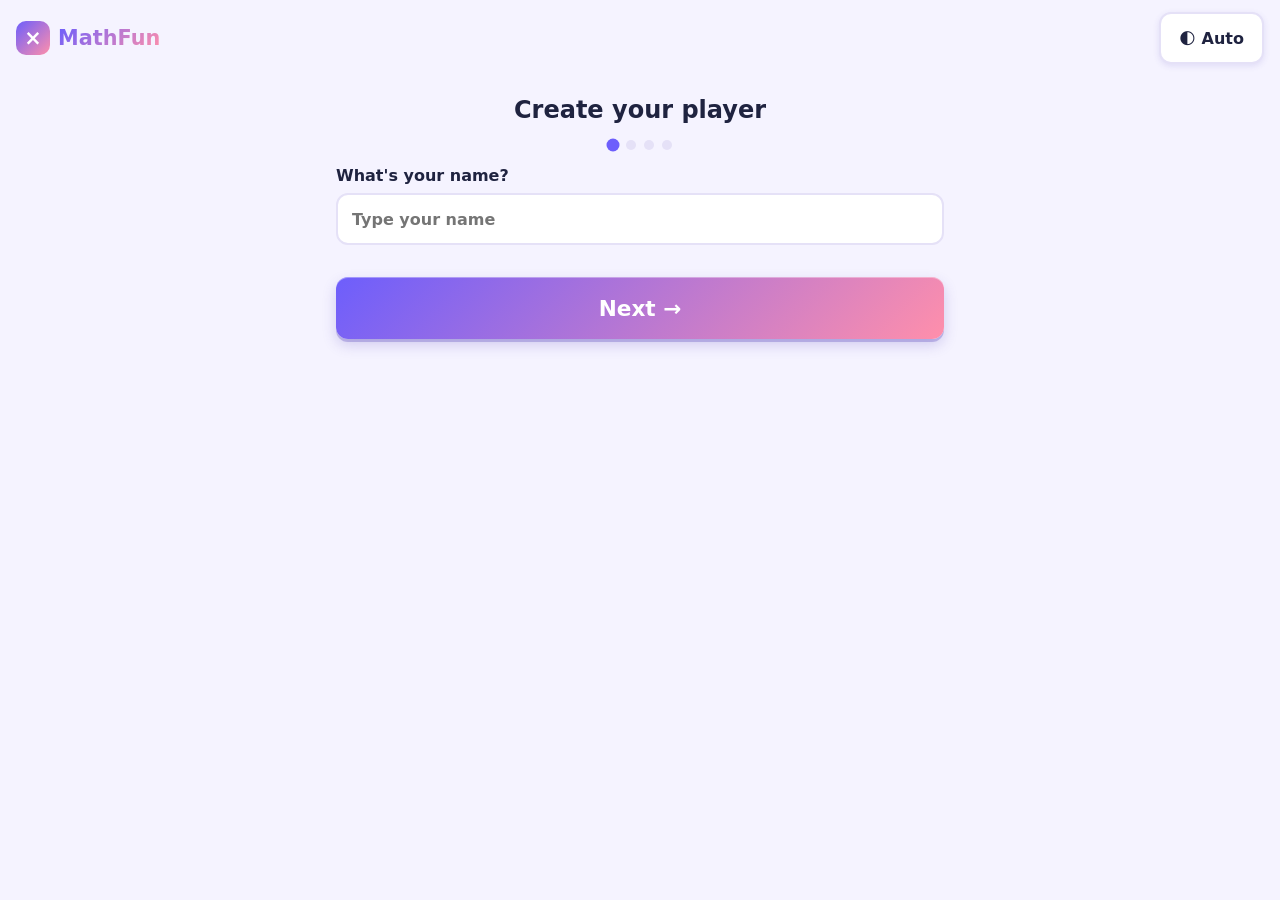
==== index.html @ 231599b3 "Initial commit" ====
<!DOCTYPE html>
<html lang="en">
<head>
  <meta charset="UTF-8">
  <meta name="viewport" content="width=device-width, initial-scale=1.0, viewport-fit=cover">
  <meta name="theme-color" content="#6d5efc">
  <meta name="description" content="MathFun - a playful times-tables game for kids. Learn multiplication 1x to 20x with fun rewards.">
  <title>MathFun</title>
  <link rel="manifest" href="./manifest.webmanifest">
  <link rel="icon" href="./icons/icon.svg" type="image/svg+xml">
  <link rel="apple-touch-icon" href="./icons/icon.svg">
  <link rel="stylesheet" href="./styles.css">
</head>
<body>
  <header class="app-header">
    <div class="brand">
      <span class="brand-mark" aria-hidden="true">&times;</span>
      <span class="brand-name">MathFun</span>
    </div>
    <div class="header-right">
      <button class="btn btn-ghost theme-toggle" id="themeToggle" aria-label="Change theme">Auto</button>
      <div class="profile-chip hidden" id="profileChip"></div>
    </div>
  </header>

  <main class="app-main">
    <!-- Who's playing (profile picker) -->
    <section class="screen" id="screen-who" aria-label="Who's playing"></section>

    <!-- Profile setup (create / edit) -->
    <section class="screen" id="screen-setup" aria-label="Profile setup"></section>

    <!-- Home -->
    <section class="screen" id="screen-home" aria-label="Home"></section>

    <!-- Play -->
    <section class="screen" id="screen-play" aria-label="Playing"></section>

    <!-- Results -->
    <section class="screen" id="screen-results" aria-label="Round results"></section>

    <!-- Mastery -->
    <section class="screen" id="screen-mastery" aria-label="My progress"></section>

    <!-- Rewards -->
    <section class="screen" id="screen-rewards" aria-label="Rewards"></section>

    <!-- Help -->
    <section class="screen" id="screen-help" aria-label="Help">
      <div class="play-top">
        <button class="btn btn-ghost btn-back" id="helpBack" aria-label="Back to home">&larr;</button>
        <h2 tabindex="-1">How to play</h2>
      </div>
      <div class="help-body">
        <p>MathFun helps you practise your times tables. Here's how:</p>
        <ol>
          <li>Set up your player: name, boy or girl, age and a fun character.</li>
          <li>Pick <strong>Easy</strong>, <strong>Medium</strong>, <strong>Hard</strong>, or tap <strong>Pick a table</strong> for one times table.</li>
          <li>Tap <strong>Play</strong>. You'll get 10 questions.</li>
          <li>Tap the answer you think is right (or press keys <strong>1-4</strong>).</li>
          <li>Earn <strong>stars</strong>, build <strong>streaks</strong>, and collect <strong>badges</strong>!</li>
        </ol>
        <p>Turn on <strong>Timer</strong> for a timed challenge, or leave it off for no rush.
           <strong>Sound</strong> plays happy effects and <strong>Music</strong> plays a gentle tune.
           Open the menu at the top right for your <strong>Profile</strong>, <strong>Rewards</strong>,
           <strong>Progress</strong> and to <strong>switch player</strong>.</p>
        <p class="muted">All your progress stays on this device. Nothing is sent anywhere.</p>
        <p class="muted">MathFun v<span id="appVersion"></span> &middot; MIT licence.</p>
      </div>
    </section>
  </main>

  <div id="modalHost"></div>

  <script type="module" src="./js/app.js"></script>
</body>
</html>
---- styles.css ----
/* MathFun prototype styles - design tokens + light/dark, mobile-first (SPEC R9, R10). */

/* ---------- Design tokens ---------- */
:root {
  --brand: #6d5efc;
  --brand-2: #ff8fab;
  --accent: #ffb703;
  --good: #16a34a;
  --good-bg: #dcfce7;
  --bad: #dc2626;
  --bad-bg: #fee2e2;

  --bg: #f5f3ff;
  --surface: #ffffff;
  --surface-2: #f1eefe;
  --text: #1f2340;
  --text-soft: #5b5f7a;
  --border: #e5e1f7;

  --radius: 18px;
  --radius-sm: 12px;
  --shadow: 0 6px 20px rgba(76, 60, 180, 0.12);
  --shadow-sm: 0 2px 8px rgba(76, 60, 180, 0.10);

  --space: 16px;
  --space-lg: 24px;
  --tap: 52px;                 /* min tap target for young children */
  --fs-question: clamp(2.4rem, 10vw, 4rem);
  --transition: 160ms ease-out;

  /* mastery states */
  --m-solid: #16a34a;
  --m-okay: #f59e0b;
  --m-needs: #ef4444;
  --m-new: #cbd5e1;
}

@media (prefers-color-scheme: dark) {
  :root:not([data-theme="light"]) {
    --bg: #14162b;
    --surface: #1e2140;
    --surface-2: #262a4d;
    --text: #f0f1fb;
    --text-soft: #a6abcf;
    --border: #333863;
    --shadow: 0 6px 20px rgba(0, 0, 0, 0.4);
    --shadow-sm: 0 2px 8px rgba(0, 0, 0, 0.35);
    --good-bg: #143a24;
    --bad-bg: #401b1b;
    --m-new: #475069;
  }
}
:root[data-theme="dark"] {
  --bg: #14162b; --surface: #1e2140; --surface-2: #262a4d;
  --text: #f0f1fb; --text-soft: #a6abcf; --border: #333863;
  --shadow: 0 6px 20px rgba(0,0,0,.4); --shadow-sm: 0 2px 8px rgba(0,0,0,.35);
  --good-bg: #143a24; --bad-bg: #401b1b; --m-new: #475069;
}

* { box-sizing: border-box; }

html, body { height: 100%; }
body {
  margin: 0;
  font-family: 'Segoe UI', system-ui, -apple-system, 'Comic Sans MS', sans-serif;
  background: var(--bg);
  color: var(--text);
  -webkit-tap-highlight-color: transparent;
  display: flex;
  flex-direction: column;
  min-height: 100dvh;
}

/* ---------- Prototype banner ---------- */
.proto-banner {
  background: repeating-linear-gradient(45deg, #ffb703, #ffb703 12px, #ffd166 12px, #ffd166 24px);
  color: #4a2c00;
  font-weight: 800;
  font-size: 0.72rem;
  text-align: center;
  padding: 5px 8px;
  letter-spacing: 0.02em;
}

/* ---------- Header ---------- */
.app-header {
  display: flex; align-items: center; justify-content: space-between;
  padding: 12px var(--space);
}
.brand { display: flex; align-items: center; gap: 8px; font-weight: 900; font-size: 1.3rem; }
.brand-mark {
  display: grid; place-items: center;
  width: 34px; height: 34px; border-radius: 10px;
  background: linear-gradient(135deg, var(--brand), var(--brand-2));
  color: #fff; font-weight: 900;
}
.brand-name { background: linear-gradient(135deg, var(--brand), var(--brand-2));
  -webkit-background-clip: text; background-clip: text; color: transparent; }

/* ---------- Layout ---------- */
.app-main {
  flex: 1;
  width: 100%;
  max-width: 640px;
  margin: 0 auto;
  padding: var(--space) var(--space) var(--space-lg);
}
.screen { display: none; animation: fade var(--transition); }
.screen.is-active { display: block; }
@keyframes fade { from { opacity: 0; transform: translateY(6px); } to { opacity: 1; transform: none; } }

h1, h2 { outline: none; }
h2 { font-size: 1.5rem; margin: 4px 0 var(--space); text-align: center; }

/* ---------- Buttons (WealthOrah-style emboss + shrink) ---------- */
:root {
  /* layered shadow for a raised, embossed feel; inset highlight up top, soft drop below */
  --emboss: inset 0 1px 0 rgba(255,255,255,0.35), 0 3px 0 rgba(76,60,180,0.28), 0 6px 14px rgba(76,60,180,0.22);
  --emboss-hover: inset 0 1px 0 rgba(255,255,255,0.45), 0 5px 0 rgba(76,60,180,0.30), 0 10px 20px rgba(76,60,180,0.28);
  --emboss-press: inset 0 2px 5px rgba(0,0,0,0.28);
}
.btn {
  position: relative;
  font: inherit; font-weight: 800;
  border: none; border-radius: var(--radius-sm);
  min-height: var(--tap); padding: 0 18px;
  cursor: pointer; color: #fff;
  box-shadow: var(--emboss);
  transition: transform var(--transition), box-shadow var(--transition), background var(--transition), filter var(--transition);
}
@media (hover: hover) {
  .btn:hover { transform: translateY(-2px); box-shadow: var(--emboss-hover); filter: brightness(1.03); }
}
.btn:active { transform: translateY(1px) scale(0.97); box-shadow: var(--emboss-press); filter: brightness(0.98); }
.btn:focus-visible { outline: 3px solid var(--accent); outline-offset: 3px; }
.btn-play {
  display: block; width: 100%; margin: var(--space) 0;
  background: linear-gradient(135deg, var(--brand), var(--brand-2));
  font-size: 1.35rem; min-height: 62px;
}
.btn-secondary { background: linear-gradient(135deg, var(--brand), #8a7dfd); }
.btn-ghost {
  background: var(--surface); color: var(--text); border: 2px solid var(--border);
  box-shadow: inset 0 1px 0 rgba(255,255,255,0.4), 0 2px 6px rgba(76,60,180,0.12);
}
@media (hover: hover) {
  .btn-ghost:hover { transform: translateY(-2px); box-shadow: inset 0 1px 0 rgba(255,255,255,0.5), 0 5px 12px rgba(76,60,180,0.18); }
}
.btn-back { min-width: var(--tap); padding: 0; font-size: 1.3rem; }

.home-hint { text-align: center; margin-top: 4px; }
.home-msg { text-align: center; color: var(--bad); font-weight: 800; margin: 8px 0 0; min-height: 1.2em; }

/* ---------- Home ---------- */
.mode-grid { display: grid; grid-template-columns: 1fr 1fr; gap: 12px; }
.mode-card {
  display: flex; flex-direction: column; align-items: center; gap: 6px;
  background: var(--surface); border: 3px solid var(--border);
  border-radius: var(--radius); padding: 18px 10px; min-height: 96px;
  cursor: pointer; color: var(--text); font: inherit;
  box-shadow: inset 0 1px 0 rgba(255,255,255,0.4), 0 3px 0 var(--border), 0 6px 12px rgba(76,60,180,0.12);
  transition: transform var(--transition), border-color var(--transition), box-shadow var(--transition);
}
/* Hover/press are transient only (revert when pointer leaves); disabled on touch via @media hover. */
@media (hover: hover) {
  .mode-card:hover {
    transform: translateY(-2px); border-color: var(--brand);
    box-shadow: inset 0 1px 0 rgba(255,255,255,0.5), 0 5px 0 var(--border), 0 10px 18px rgba(76,60,180,0.18);
  }
}
.mode-card:active { transform: translateY(1px) scale(0.97); box-shadow: inset 0 2px 5px rgba(0,0,0,0.2); }
.mode-card:focus-visible { outline: 3px solid var(--accent); outline-offset: 2px; }
/* Selected = flat highlight (brand border + tint), NOT a raised lift, so it never looks "stuck" hovered. */
.mode-card.selected {
  border-color: var(--brand); background: var(--surface-2);
  box-shadow: inset 0 0 0 2px rgba(109,94,252,0.25);
  transform: none;
}
.mode-emoji { font-size: 2rem; }
.mode-name { font-weight: 800; font-size: 0.95rem; }

.toggles { display: flex; flex-direction: column; gap: 10px; margin: var(--space) 0; }
.toggle-row {
  display: flex; align-items: center; justify-content: space-between; gap: 12px;
  background: var(--surface); border: 2px solid var(--border);
  border-radius: var(--radius-sm); padding: 10px 14px; min-height: var(--tap);
}
.toggle-label { font-weight: 800; }

/* Three toggles side by side (Timer / Sound / Music) */
.toggles-row { flex-direction: row; gap: 10px; }
.toggles-row .toggle-row {
  flex: 1; flex-direction: column; align-items: center; justify-content: center;
  gap: 8px; padding: 12px 6px; text-align: center;
}
.toggles-row .toggle-label { font-size: 0.9rem; }
.toggles-row .switch { flex-direction: column; gap: 6px; }
.toggles-row .switch-state { min-width: 0; text-align: center; }

/* On/Off switch */
.switch {
  display: flex; align-items: center; gap: 10px;
  background: none; border: none; cursor: pointer; font: inherit; font-weight: 800;
  padding: 4px; color: var(--text-soft);
}
.switch:focus-visible { outline: 3px solid var(--accent); outline-offset: 3px; border-radius: 999px; }
.switch-track {
  position: relative; width: 52px; height: 30px; border-radius: 999px;
  background: var(--border); transition: background var(--transition);
  box-shadow: inset 0 2px 4px rgba(0,0,0,0.18);
}
.switch-thumb {
  position: absolute; top: 3px; left: 3px; width: 24px; height: 24px; border-radius: 50%;
  background: #fff; box-shadow: 0 2px 4px rgba(0,0,0,0.25);
  transition: transform var(--transition);
}
.switch.on .switch-track { background: var(--good); }
.switch.on .switch-thumb { transform: translateX(22px); }
.switch.on { color: var(--good); }
.switch-state { min-width: 2.2em; text-align: left; }

/* Modal / dialog */
#modalHost:empty { display: none; }
.modal-backdrop {
  position: fixed; inset: 0; z-index: 50; display: grid; place-items: center;
  background: rgba(20, 22, 43, 0.55); padding: var(--space);
  animation: fade var(--transition);
}
.modal {
  background: var(--surface); border: 2px solid var(--border); border-radius: var(--radius);
  box-shadow: var(--shadow); padding: var(--space-lg); width: 100%; max-width: 460px;
  max-height: 90vh; overflow-y: auto;
}
.modal h2 { text-align: center; }
.table-grid { display: grid; grid-template-columns: repeat(5, 1fr); gap: 8px; margin: var(--space) 0; }
.table-tile {
  aspect-ratio: 1; font: inherit; font-weight: 900; font-size: 1.2rem; cursor: pointer;
  background: var(--surface); color: var(--text);
  border: 3px solid var(--border); border-radius: var(--radius-sm);
  display: grid; place-items: center;
  box-shadow: inset 0 1px 0 rgba(255,255,255,0.4), 0 3px 0 var(--border), 0 5px 10px rgba(76,60,180,0.12);
  transition: transform var(--transition), border-color var(--transition), box-shadow var(--transition);
}
@media (hover: hover) { .table-tile:hover { transform: translateY(-2px); border-color: var(--brand); } }
.table-tile:active { transform: translateY(1px) scale(0.95); box-shadow: inset 0 2px 5px rgba(0,0,0,0.2); }
.table-tile:focus-visible { outline: 3px solid var(--accent); outline-offset: 2px; }
.table-tile.selected { border-color: var(--brand); background: var(--surface-2); transform: none; box-shadow: inset 0 0 0 2px rgba(109,94,252,0.25); }

.home-nav { display: flex; gap: 10px; flex-wrap: wrap; }
.home-nav .btn { flex: 1; }

/* ---------- Play ---------- */
.play-top { display: flex; align-items: center; gap: 12px; margin-bottom: 12px; }
.mode-tag { font-weight: 800; color: var(--text-soft); }
.progress { height: 10px; background: var(--surface-2); border-radius: 999px; overflow: hidden; }
.progress-bar { height: 100%; width: 0; background: linear-gradient(90deg, var(--brand), var(--brand-2)); transition: width var(--transition); }
.progress-text { text-align: center; color: var(--text-soft); font-weight: 700; margin: 8px 0; }

.timer-wrap { height: 8px; background: var(--surface-2); border-radius: 999px; overflow: hidden; margin-bottom: 10px; }
.timer-wrap.hidden { display: none; }
.timer-bar { height: 100%; width: 100%; background: var(--accent); }

.question {
  text-align: center; font-size: var(--fs-question); font-weight: 900;
  margin: var(--space-lg) 0; color: var(--text);
}
.options { display: grid; grid-template-columns: 1fr 1fr; gap: 14px; }
.option {
  font: inherit; font-weight: 900; font-size: 1.8rem;
  background: var(--surface); color: var(--text);
  border: 3px solid var(--border); border-radius: var(--radius);
  min-height: 84px; cursor: pointer;
  box-shadow: inset 0 1px 0 rgba(255,255,255,0.4), 0 3px 0 var(--border), 0 6px 12px rgba(76,60,180,0.12);
  transition: transform var(--transition), border-color var(--transition), background var(--transition), box-shadow var(--transition);
}
@media (hover: hover) {
  .option:hover:not(:disabled) { transform: translateY(-2px); border-color: var(--brand);
    box-shadow: inset 0 1px 0 rgba(255,255,255,0.5), 0 5px 0 var(--border), 0 10px 18px rgba(76,60,180,0.18); }
}
.option:active:not(:disabled) { transform: translateY(1px) scale(0.96); box-shadow: inset 0 2px 5px rgba(0,0,0,0.2); }
.option:focus-visible { outline: 3px solid var(--accent); outline-offset: 2px; }
.option:disabled { cursor: default; }
.option.is-correct { border-color: var(--good); background: var(--good-bg); color: var(--good); }
.option.is-wrong { border-color: var(--bad); background: var(--bad-bg); color: var(--bad); }

.feedback { text-align: center; font-weight: 900; font-size: 1.3rem; min-height: 1.8em; margin-top: var(--space); }
.feedback.good { color: var(--good); }
.feedback.bad { color: var(--bad); }

/* ---------- Results ---------- */
#screen-results { text-align: center; }
.score-big { font-size: 3.2rem; font-weight: 900; color: var(--brand); margin: 8px 0; }
.stars { font-size: 2.4rem; letter-spacing: 6px; }
.star { filter: grayscale(1) opacity(0.35); transition: transform var(--transition); }
.star.on { filter: none; animation: pop 300ms ease-out; }
@keyframes pop { 0% { transform: scale(0.4); } 70% { transform: scale(1.25); } 100% { transform: scale(1); } }
.new-best { color: var(--accent); font-weight: 900; margin: 10px 0; }
.streak-note { color: var(--text-soft); font-weight: 700; }
.new-badges { margin: var(--space) 0; }
.badge-chip { display: inline-block; background: var(--surface-2); border: 2px solid var(--brand);
  border-radius: 999px; padding: 8px 16px; font-weight: 800; margin: 6px; }
.results-actions { margin-top: var(--space-lg); display: flex; flex-direction: column; gap: 10px; }

/* ---------- Mastery grid ---------- */
.legend { display: flex; gap: 14px; flex-wrap: wrap; justify-content: center; margin-bottom: 12px; font-size: 0.85rem; font-weight: 700; }
.legend .dot { display: inline-block; width: 14px; height: 14px; border-radius: 4px; vertical-align: -2px; margin-right: 4px; }
.dot.solid { background: var(--m-solid); } .dot.okay { background: var(--m-okay); }
.dot.needs { background: var(--m-needs); } .dot.new { background: var(--m-new); }

.grid-scroll { overflow-x: auto; -webkit-overflow-scrolling: touch; padding-bottom: 6px; }
.grid { display: flex; flex-direction: column; gap: 5px; min-width: 560px; }
.grid-row { display: grid; grid-template-columns: 34px repeat(20, 1fr); gap: 4px; align-items: center; }
.grid-header-row { position: sticky; top: 0; }
.grid-head { text-align: center; font-size: 0.62rem; font-weight: 800; color: var(--text-soft); }
.grid-label { font-weight: 900; color: var(--text-soft); font-size: 0.78rem; }
.cell {
  aspect-ratio: 1; border-radius: 6px; display: grid; place-items: center;
  font-size: 0.6rem; font-weight: 800; color: #fff; min-width: 18px;
}
.cell-txt { opacity: 0.85; }
.cell.solid { background: var(--m-solid); }
.cell.okay { background: var(--m-okay); }
.cell.needs { background: var(--m-needs); }
.cell.new { background: var(--m-new); color: var(--text-soft); }

/* ---------- Rewards ---------- */
.bests { display: grid; grid-template-columns: 1fr 1fr; gap: 12px; margin-bottom: var(--space-lg); }
.best-item { background: var(--surface); border: 2px solid var(--border); border-radius: var(--radius);
  padding: 14px; text-align: center; font-weight: 700; color: var(--text-soft); }
.best-num { display: block; font-size: 1.8rem; font-weight: 900; color: var(--brand); }
.badge-grid { display: grid; grid-template-columns: 1fr 1fr; gap: 12px; }
.badge-card { background: var(--surface); border: 2px solid var(--border); border-radius: var(--radius);
  padding: 16px; text-align: center; }
.badge-card.locked { opacity: 0.55; }
.badge-card.earned { border-color: var(--brand); box-shadow: var(--shadow-sm); }
.badge-icon { font-size: 2rem; }
.badge-name { font-weight: 900; margin-top: 4px; }
.badge-desc { font-size: 0.8rem; color: var(--text-soft); margin-top: 2px; }

/* ---------- Help ---------- */
.help-body { background: var(--surface); border: 2px solid var(--border); border-radius: var(--radius);
  padding: var(--space); line-height: 1.6; }
.help-body ol { padding-left: 1.2em; }
.help-body li { margin: 6px 0; }
.muted { color: var(--text-soft); font-size: 0.85rem; }

/* ---------- Larger screens: comfortable, centred, bigger options ---------- */
@media (min-width: 700px) {
  .options { gap: 18px; }
  .option { min-height: 96px; font-size: 2rem; }
}

/* ---------- Header right + profile chip ---------- */
.header-right { display: flex; align-items: center; gap: 8px; }
.profile-chip { position: relative; }
.profile-chip.hidden { display: none; }
.chip-btn {
  display: flex; align-items: center; gap: 6px;
  background: var(--surface); border: 2px solid var(--border);
  border-radius: 999px; padding: 4px 10px 4px 6px; min-height: 44px;
  font: inherit; font-weight: 800; color: var(--text); cursor: pointer;
  transition: border-color var(--transition), box-shadow var(--transition);
}
.chip-btn:hover { border-color: var(--brand); }
.chip-btn:focus-visible { outline: 3px solid var(--brand); outline-offset: 2px; }
.chip-av { font-size: 1.3rem; }
.chip-name { max-width: 8ch; overflow: hidden; text-overflow: ellipsis; white-space: nowrap; }
.chip-caret { color: var(--text-soft); font-size: 0.8rem; }
.chip-menu {
  position: absolute; right: 0; top: calc(100% + 8px); z-index: 20;
  background: var(--surface); border: 2px solid var(--border);
  border-radius: var(--radius); box-shadow: var(--shadow); overflow: hidden; min-width: 190px;
}
.chip-menu button {
  display: block; width: 100%; text-align: left; font: inherit; font-weight: 700;
  background: none; border: none; color: var(--text); padding: 12px 16px; min-height: 48px; cursor: pointer;
}
.chip-menu button:hover, .chip-menu button:focus-visible { background: var(--surface-2); outline: none; }

/* ---------- Setup screen ---------- */
.setup { display: flex; flex-direction: column; gap: var(--space); }
.field { display: flex; flex-direction: column; gap: 8px; font-weight: 800; }
.field input[type="text"] {
  font: inherit; padding: 12px 14px; min-height: var(--tap);
  border: 2px solid var(--border); border-radius: var(--radius-sm);
  background: var(--surface); color: var(--text);
}
.field input[type="text"]:focus-visible { outline: 3px solid var(--brand); outline-offset: 2px; }
.field input[type="range"] { accent-color: var(--brand); height: 32px; }
.avatar-grid { display: grid; grid-template-columns: repeat(5, 1fr); gap: 8px; }
.avatar-opt {
  aspect-ratio: 1; font-size: 1.8rem; cursor: pointer;
  background: var(--surface); border: 3px solid var(--border); border-radius: var(--radius-sm);
  display: grid; place-items: center;
  transition: transform var(--transition), border-color var(--transition);
}
@media (hover: hover) {
  .avatar-opt:hover { transform: translateY(-2px); border-color: var(--brand); }
}
.avatar-opt:active { transform: translateY(1px) scale(0.94); }
.avatar-opt:focus-visible { outline: 3px solid var(--accent); outline-offset: 2px; }
.avatar-opt.selected { border-color: var(--brand); background: var(--surface-2); transform: none; box-shadow: inset 0 0 0 2px rgba(109,94,252,0.25); }
.btn.danger { color: var(--bad); border-color: var(--bad); }

/* Gender picker tiles */
.gender-grid { display: grid; grid-template-columns: 1fr 1fr; gap: 12px; }
.gender-opt {
  display: flex; flex-direction: column; align-items: center; gap: 6px;
  font: inherit; font-weight: 800; cursor: pointer; color: var(--text);
  background: var(--surface); border: 3px solid var(--border); border-radius: var(--radius);
  padding: 20px 10px; min-height: 110px;
  box-shadow: inset 0 1px 0 rgba(255,255,255,0.4), 0 3px 0 var(--border), 0 5px 10px rgba(76,60,180,0.12);
  transition: transform var(--transition), border-color var(--transition), box-shadow var(--transition);
}
@media (hover: hover) { .gender-opt:hover { transform: translateY(-2px); border-color: var(--brand); } }
.gender-opt:active { transform: translateY(1px) scale(0.96); box-shadow: inset 0 2px 5px rgba(0,0,0,0.2); }
.gender-opt:focus-visible { outline: 3px solid var(--accent); outline-offset: 2px; }
.gender-opt.selected { border-color: var(--brand); background: var(--surface-2); transform: none; box-shadow: inset 0 0 0 2px rgba(109,94,252,0.25); }
.gender-emoji { font-size: 2.6rem; }

/* Profile summary card (edit view) */
.profile-card {
  display: flex; align-items: center; gap: var(--space); flex-wrap: wrap;
  background: var(--surface); border: 2px solid var(--border); border-radius: var(--radius);
  padding: var(--space); box-shadow: var(--shadow-sm); margin-bottom: var(--space);
}
.profile-avatar-big {
  font-size: 3.4rem; width: 84px; height: 84px; display: grid; place-items: center;
  background: var(--surface-2); border-radius: 20px; flex: none;
}
.profile-details { flex: 1; margin: 0; display: flex; flex-direction: column; gap: 8px; min-width: 150px; }
.profile-details > div { display: flex; justify-content: space-between; gap: 12px; border-bottom: 1px dashed var(--border); padding-bottom: 6px; }
.profile-details dt { color: var(--text-soft); font-weight: 700; }
.profile-details dd { margin: 0; font-weight: 900; }
.play-top h2 { flex: 1; }

/* Age picker tiles */
.age-grid { display: grid; grid-template-columns: repeat(6, 1fr); gap: 8px; }
.age-opt {
  aspect-ratio: 1; font: inherit; font-weight: 900; font-size: 1.2rem; cursor: pointer;
  background: var(--surface); color: var(--text);
  border: 3px solid var(--border); border-radius: var(--radius-sm);
  display: grid; place-items: center;
  box-shadow: inset 0 1px 0 rgba(255,255,255,0.4), 0 3px 0 var(--border), 0 5px 10px rgba(76,60,180,0.12);
  transition: transform var(--transition), border-color var(--transition), box-shadow var(--transition);
}
@media (hover: hover) {
  .age-opt:hover { transform: translateY(-2px); border-color: var(--brand); }
}
.age-opt:active { transform: translateY(1px) scale(0.95); box-shadow: inset 0 2px 5px rgba(0,0,0,0.2); }
.age-opt:focus-visible { outline: 3px solid var(--accent); outline-offset: 2px; }
.age-opt.selected {
  border-color: var(--brand); background: var(--surface-2); transform: none;
  box-shadow: inset 0 0 0 2px rgba(109,94,252,0.25);
}

/* Setup wizard */
.wiz-dots { display: flex; justify-content: center; gap: 8px; margin: 4px 0 var(--space); }
.wiz-dot { width: 10px; height: 10px; border-radius: 999px; background: var(--border); transition: background var(--transition), transform var(--transition); }
.wiz-dot.on { background: var(--brand); transform: scale(1.3); }
.wiz-dot.done { background: var(--brand-2); }
.wiz-step { min-height: 220px; }
.wiz-hint { color: var(--bad); font-weight: 700; text-align: center; margin: 8px 0 0; }
.wiz-actions { display: flex; gap: 10px; margin-top: var(--space); }
.wiz-actions .btn { flex: 1; }
.wiz-actions .btn-play { margin: 0; }

/* ---------- Who's playing ---------- */
.profile-picks { display: grid; grid-template-columns: 1fr 1fr; gap: 12px; }
.profile-pick {
  display: flex; flex-direction: column; align-items: center; gap: 4px;
  background: var(--surface); border: 3px solid var(--border); border-radius: var(--radius);
  padding: 18px 10px; min-height: 120px; cursor: pointer; color: var(--text); font: inherit;
  transition: transform var(--transition), border-color var(--transition), box-shadow var(--transition);
}
.profile-pick:active { transform: scale(0.97); }
.profile-pick:hover { border-color: var(--brand); }
.profile-pick:focus-visible { outline: 3px solid var(--brand); outline-offset: 2px; }
.profile-pick.add { border-style: dashed; color: var(--text-soft); }
.profile-pick-av { font-size: 2.6rem; }
.profile-pick-name { font-weight: 900; }
.profile-pick-age { font-size: 0.8rem; color: var(--text-soft); }

/* ---------- Reduced motion ---------- */
@media (prefers-reduced-motion: reduce) {
  *, *::before, *::after { animation: none !important; transition: none !important; }
}
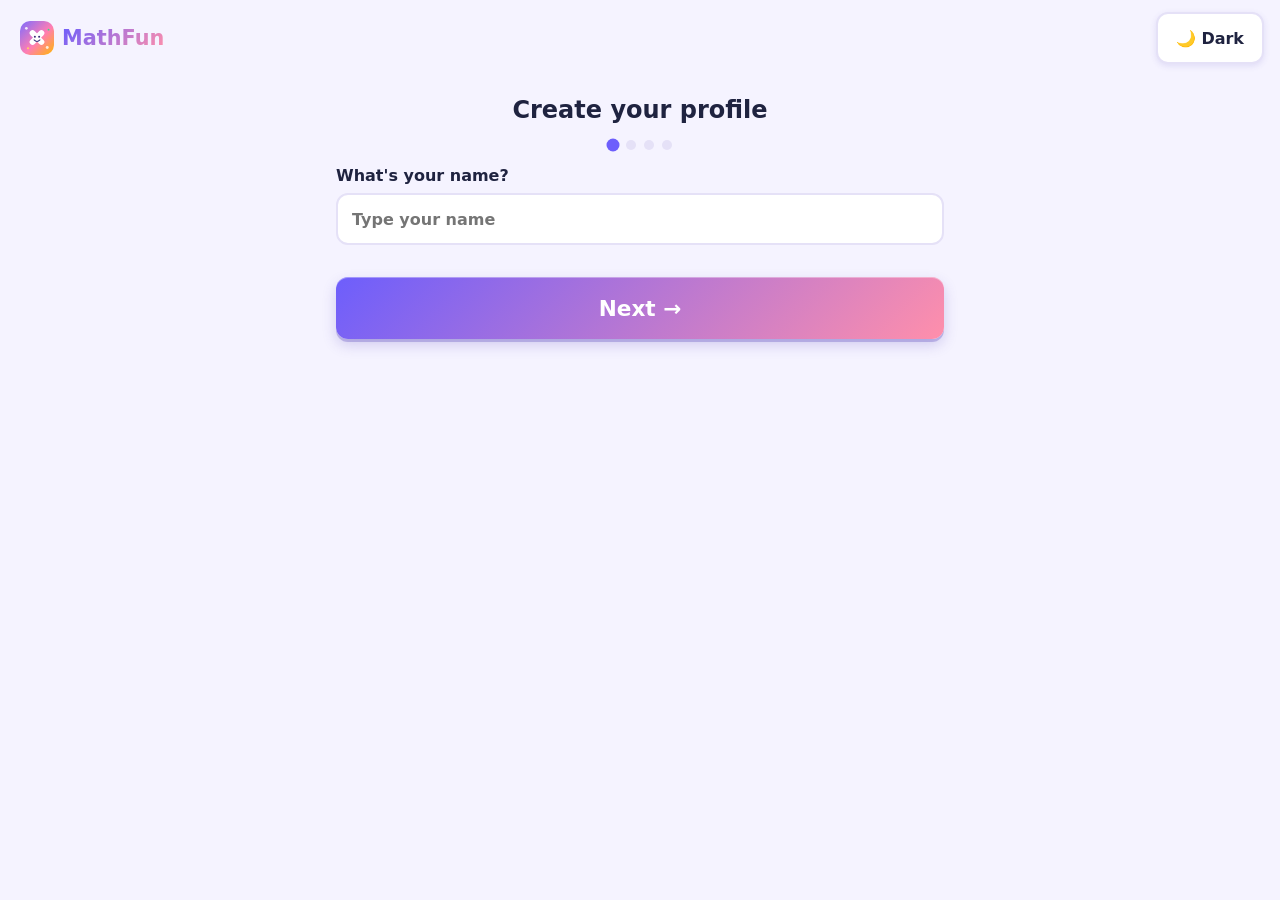
==== commit 0dd3d128: "Clickable Icon, Mode, Theme Switch" ====
--- a/index.html
+++ b/index.html
@@ -13,12 +13,12 @@
 </head>
 <body>
   <header class="app-header">
-    <div class="brand">
-      <span class="brand-mark" aria-hidden="true">&times;</span>
+    <button class="brand" id="brandHome" type="button" aria-label="MathFun home - reload" title="Back to start (reload)">
+      <img class="brand-mark" src="./icons/icon.svg" alt="" width="34" height="34" aria-hidden="true">
       <span class="brand-name">MathFun</span>
-    </div>
+    </button>
     <div class="header-right">
-      <button class="btn btn-ghost theme-toggle" id="themeToggle" aria-label="Change theme">Auto</button>
+      <button class="btn btn-ghost theme-toggle" id="themeToggle" aria-label="Switch theme" title="Switch theme">Theme</button>
       <div class="profile-chip hidden" id="profileChip"></div>
     </div>
   </header>
--- a/styles.css
+++ b/styles.css
@@ -35,8 +35,23 @@
   --m-new: #cbd5e1;
 }
 
+/* Dark palette, shared by the OS-auto media query and the explicit dark choice. */
+:root[data-theme="dark"] {
+  --bg: #14162b; --surface: #1e2140; --surface-2: #262a4d;
+  --text: #f0f1fb; --text-soft: #a6abcf; --border: #333863;
+  --shadow: 0 6px 20px rgba(0,0,0,.4); --shadow-sm: 0 2px 8px rgba(0,0,0,.35);
+  --good-bg: #143a24; --bad-bg: #401b1b; --m-new: #475069;
+}
+/* Explicit light choice - restate light tokens so "Light" always wins on a dark-OS device. */
+:root[data-theme="light"] {
+  --bg: #f5f3ff; --surface: #ffffff; --surface-2: #f1eefe;
+  --text: #1f2340; --text-soft: #5b5f7a; --border: #e5e1f7;
+  --shadow: 0 6px 20px rgba(76,60,180,.12); --shadow-sm: 0 2px 8px rgba(76,60,180,.10);
+  --good-bg: #dcfce7; --bad-bg: #fee2e2; --m-new: #cbd5e1;
+}
+/* Auto mode only (no manual data-theme set): follow the OS preference. */
 @media (prefers-color-scheme: dark) {
-  :root:not([data-theme="light"]) {
+  :root:not([data-theme]) {
     --bg: #14162b;
     --surface: #1e2140;
     --surface-2: #262a4d;
@@ -50,12 +65,6 @@
     --m-new: #475069;
   }
 }
-:root[data-theme="dark"] {
-  --bg: #14162b; --surface: #1e2140; --surface-2: #262a4d;
-  --text: #f0f1fb; --text-soft: #a6abcf; --border: #333863;
-  --shadow: 0 6px 20px rgba(0,0,0,.4); --shadow-sm: 0 2px 8px rgba(0,0,0,.35);
-  --good-bg: #143a24; --bad-bg: #401b1b; --m-new: #475069;
-}
 
 * { box-sizing: border-box; }
 
@@ -87,12 +96,17 @@
   display: flex; align-items: center; justify-content: space-between;
   padding: 12px var(--space);
 }
-.brand { display: flex; align-items: center; gap: 8px; font-weight: 900; font-size: 1.3rem; }
+.brand {
+  display: flex; align-items: center; gap: 8px; font-weight: 900; font-size: 1.3rem;
+  background: none; border: none; padding: 4px; margin: 0; cursor: pointer;
+  font-family: inherit; color: inherit; border-radius: 12px;
+  transition: transform var(--transition);
+}
+@media (hover: hover) { .brand:hover { transform: scale(1.03); } }
+.brand:active { transform: scale(0.97); }
+.brand:focus-visible { outline: 3px solid var(--accent); outline-offset: 2px; }
 .brand-mark {
-  display: grid; place-items: center;
-  width: 34px; height: 34px; border-radius: 10px;
-  background: linear-gradient(135deg, var(--brand), var(--brand-2));
-  color: #fff; font-weight: 900;
+  width: 34px; height: 34px; border-radius: 10px; display: block;
 }
 .brand-name { background: linear-gradient(135deg, var(--brand), var(--brand-2));
   -webkit-background-clip: text; background-clip: text; color: transparent; }
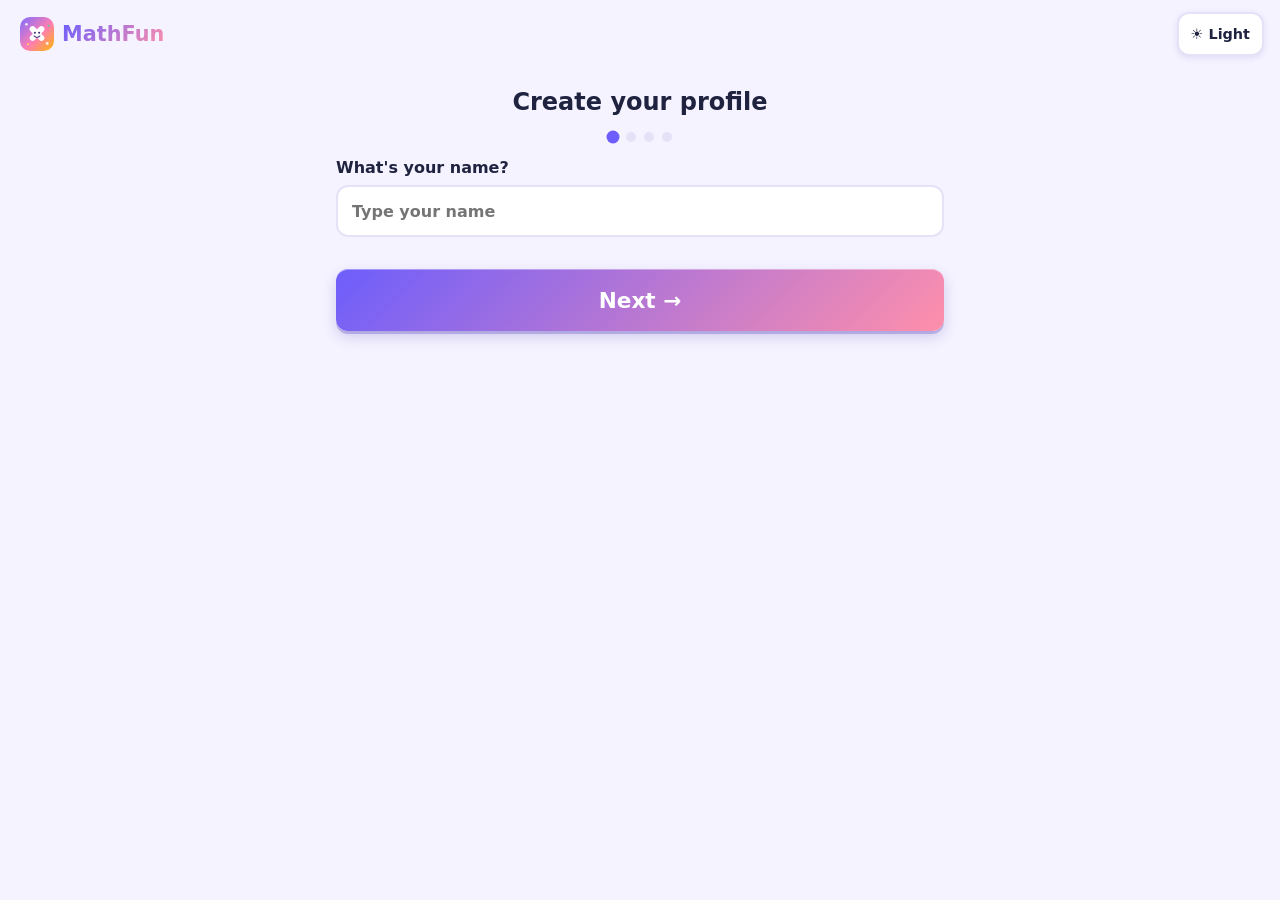
==== commit 93da9824: "MathFun v1.1.0 - operations (add/sub/mul), per-op progress, nav + header Home; add missing PWA icons" ====
--- a/index.html
+++ b/index.html
@@ -4,11 +4,11 @@
   <meta charset="UTF-8">
   <meta name="viewport" content="width=device-width, initial-scale=1.0, viewport-fit=cover">
   <meta name="theme-color" content="#6d5efc">
-  <meta name="description" content="MathFun - a playful times-tables game for kids. Learn multiplication 1x to 20x with fun rewards.">
+  <meta name="description" content="MathFun - a playful maths game for kids. Practise addition, subtraction and multiplication (division coming soon) with fun rewards.">
   <title>MathFun</title>
   <link rel="manifest" href="./manifest.webmanifest">
   <link rel="icon" href="./icons/icon.svg" type="image/svg+xml">
-  <link rel="apple-touch-icon" href="./icons/icon.svg">
+  <link rel="apple-touch-icon" href="./icons/apple-touch-icon.png">
   <link rel="stylesheet" href="./styles.css">
 </head>
 <body>
@@ -19,6 +19,7 @@
     </button>
     <div class="header-right">
       <button class="btn btn-ghost theme-toggle" id="themeToggle" aria-label="Switch theme" title="Switch theme">Theme</button>
+      <button class="btn btn-ghost home-btn hidden" id="headerHomeBtn" aria-label="Home - choose an operation" title="Home">&#127968; Home</button>
       <div class="profile-chip hidden" id="profileChip"></div>
     </div>
   </header>
@@ -30,7 +31,10 @@
     <!-- Profile setup (create / edit) -->
     <section class="screen" id="screen-setup" aria-label="Profile setup"></section>
 
-    <!-- Home -->
+    <!-- Operations picker (+ - x div) -->
+    <section class="screen" id="screen-ops" aria-label="Choose an operation"></section>
+
+    <!-- Home (Mode) -->
     <section class="screen" id="screen-home" aria-label="Home"></section>
 
     <!-- Play -->
@@ -52,18 +56,25 @@
         <h2 tabindex="-1">How to play</h2>
       </div>
       <div class="help-body">
-        <p>MathFun helps you practise your times tables. Here's how:</p>
+        <p>MathFun helps you practise your maths. Here's how:</p>
         <ol>
           <li>Set up your player: name, boy or girl, age and a fun character.</li>
-          <li>Pick <strong>Easy</strong>, <strong>Medium</strong>, <strong>Hard</strong>, or tap <strong>Pick a table</strong> for one times table.</li>
+          <li>Choose what to practise: <strong>Addition</strong>, <strong>Subtraction</strong>,
+              <strong>Multiplication</strong> (Division is coming soon!).</li>
+          <li>Pick how hard: <strong>Easy</strong>, <strong>Medium</strong>, <strong>Hard</strong> or
+              <strong>Super Hard</strong> (times tables also has <strong>Pick a table</strong>).</li>
           <li>Tap <strong>Play</strong>. You'll get 10 questions.</li>
           <li>Tap the answer you think is right (or press keys <strong>1-4</strong>).</li>
           <li>Earn <strong>stars</strong>, build <strong>streaks</strong>, and collect <strong>badges</strong>!</li>
         </ol>
-        <p>Turn on <strong>Timer</strong> for a timed challenge, or leave it off for no rush.
-           <strong>Sound</strong> plays happy effects and <strong>Music</strong> plays a gentle tune.
-           Open the menu at the top right for your <strong>Profile</strong>, <strong>Rewards</strong>,
-           <strong>Progress</strong> and to <strong>switch player</strong>.</p>
+        <p>Use the <strong>&larr;</strong> arrow to go back a screen, or <strong>&#127968; Home</strong>
+           (top right) to jump to the operation picker. Turn on <strong>Timer</strong> for a timed
+           challenge, or leave it off for no rush. <strong>Sound</strong> plays happy effects and
+           <strong>Music</strong> plays an upbeat tune. Open the menu at the top right for your
+           <strong>Profile</strong>, <strong>Rewards</strong>, <strong>Progress</strong> and to
+           <strong>switch player</strong>.</p>
+        <p class="muted">Number sizes for + and -: Easy = single digit (to 10), Medium = two digits
+           (to 100), Hard = three digits (to 1000), Super Hard = four digits (to 10000).</p>
         <p class="muted">All your progress stays on this device. Nothing is sent anywhere.</p>
         <p class="muted">MathFun v<span id="appVersion"></span> &middot; MIT licence.</p>
       </div>
--- a/styles.css
+++ b/styles.css
@@ -365,7 +365,10 @@
 }
 
 /* ---------- Header right + profile chip ---------- */
-.header-right { display: flex; align-items: center; gap: 8px; }
+.header-right { display: flex; align-items: center; gap: 8px; flex-wrap: wrap; justify-content: flex-end; }
+/* Compact header buttons so theme | Home | chip line up neatly. */
+.header-right .btn-ghost { min-height: 44px; padding: 0 12px; font-size: 0.9rem; }
+.home-btn.hidden { display: none; }
 .profile-chip { position: relative; }
 .profile-chip.hidden { display: none; }
 .chip-btn {
@@ -495,6 +498,74 @@
 .profile-pick-name { font-weight: 900; }
 .profile-pick-age { font-size: 0.8rem; color: var(--text-soft); }
 
+/* ---------- v1.1: Operations picker (fun, aligned emoji tiles) ---------- */
+.ops-hint { text-align: center; margin: 0 0 var(--space); }
+.op-grid { display: grid; grid-template-columns: 1fr 1fr; gap: 16px; }
+.op-card {
+  position: relative;
+  display: flex; flex-direction: column; align-items: center; justify-content: flex-start; gap: 12px;
+  background: var(--surface); border: 3px solid var(--border);
+  border-radius: var(--radius); padding: 22px 12px 20px; min-height: 150px;
+  cursor: pointer; color: var(--text); font: inherit;
+  box-shadow: inset 0 1px 0 rgba(255,255,255,0.4), 0 4px 0 var(--border), 0 8px 16px rgba(76,60,180,0.14);
+  transition: transform var(--transition), border-color var(--transition), box-shadow var(--transition);
+}
+@media (hover: hover) {
+  .op-card:not(.coming-soon):hover {
+    transform: translateY(-4px); border-color: var(--brand);
+    box-shadow: inset 0 1px 0 rgba(255,255,255,0.5), 0 7px 0 var(--border), 0 14px 26px rgba(76,60,180,0.22);
+  }
+  .op-card:not(.coming-soon):hover .op-symbol { transform: rotate(-6deg) scale(1.06); }
+}
+.op-card:not(.coming-soon):active { transform: translateY(1px) scale(0.97); box-shadow: inset 0 2px 5px rgba(0,0,0,0.2); }
+.op-card:focus-visible { outline: 3px solid var(--accent); outline-offset: 2px; }
+
+/* Emoji chip - a chunky rounded "squircle" with a soft per-op tint behind the emoji. */
+.op-symbol {
+  font-size: 2.9rem; line-height: 1;
+  width: 76px; height: 76px; display: grid; place-items: center;
+  border-radius: 24px;
+  background: var(--surface-2);
+  box-shadow: inset 0 2px 0 rgba(255,255,255,0.4), inset 0 -3px 6px rgba(0,0,0,0.10), 0 5px 12px rgba(76,60,180,0.18);
+  transition: transform var(--transition), background var(--transition);
+}
+.op-name { font-weight: 900; font-size: 1.1rem; }
+
+/* Per-operation playful tints behind the emoji (bright, MathFun-family). */
+.op-add .op-symbol { background: linear-gradient(135deg, #dcfce7, #bbf7d0); }   /* green */
+.op-sub .op-symbol { background: linear-gradient(135deg, #ffedd5, #fed7aa); }   /* orange */
+.op-mul .op-symbol { background: linear-gradient(135deg, #ede9fe, #ddd6fe); }   /* purple */
+.op-div .op-symbol { background: linear-gradient(135deg, #fce7f3, #fbcfe8); }   /* pink */
+@media (hover: hover) {
+  .op-add:not(.coming-soon):hover { border-color: #22c55e; }
+  .op-sub:not(.coming-soon):hover { border-color: #f97316; }
+  .op-mul:not(.coming-soon):hover { border-color: #6d5efc; }
+  .op-div:not(.coming-soon):hover { border-color: #ec4899; }
+}
+
+.op-card.coming-soon { cursor: not-allowed; opacity: 0.72; }
+.op-card.coming-soon .op-symbol { filter: grayscale(0.55); }
+.op-soon {
+  position: absolute; top: 10px; right: 10px;
+  background: var(--accent); color: #4a2c00; font-weight: 900; font-size: 0.62rem;
+  padding: 3px 8px; border-radius: 999px; letter-spacing: 0.02em;
+  box-shadow: 0 2px 5px rgba(0,0,0,0.15);
+}
+
+/* Difficulty grid: tidy 2-up on phones for both 3+table and 4-level sets. */
+.mode-grid-4 { grid-template-columns: 1fr 1fr; }
+
+/* ---------- v1.1: Operation progress summary (add/sub/div) ---------- */
+.op-summary { display: flex; flex-direction: column; gap: var(--space); }
+.summary-stats { display: grid; grid-template-columns: repeat(3, 1fr); gap: 12px; }
+.summary-stats .stat {
+  background: var(--surface); border: 2px solid var(--border); border-radius: var(--radius);
+  padding: 16px 8px; text-align: center; box-shadow: var(--shadow-sm);
+}
+.stat-num { display: block; font-size: 1.9rem; font-weight: 900; color: var(--brand); }
+.stat-lbl { font-size: 0.75rem; font-weight: 700; color: var(--text-soft); }
+.summary-sub { text-align: center; font-size: 1.05rem; margin: 4px 0 0; }
+
 /* ---------- Reduced motion ---------- */
 @media (prefers-reduced-motion: reduce) {
   *, *::before, *::after { animation: none !important; transition: none !important; }
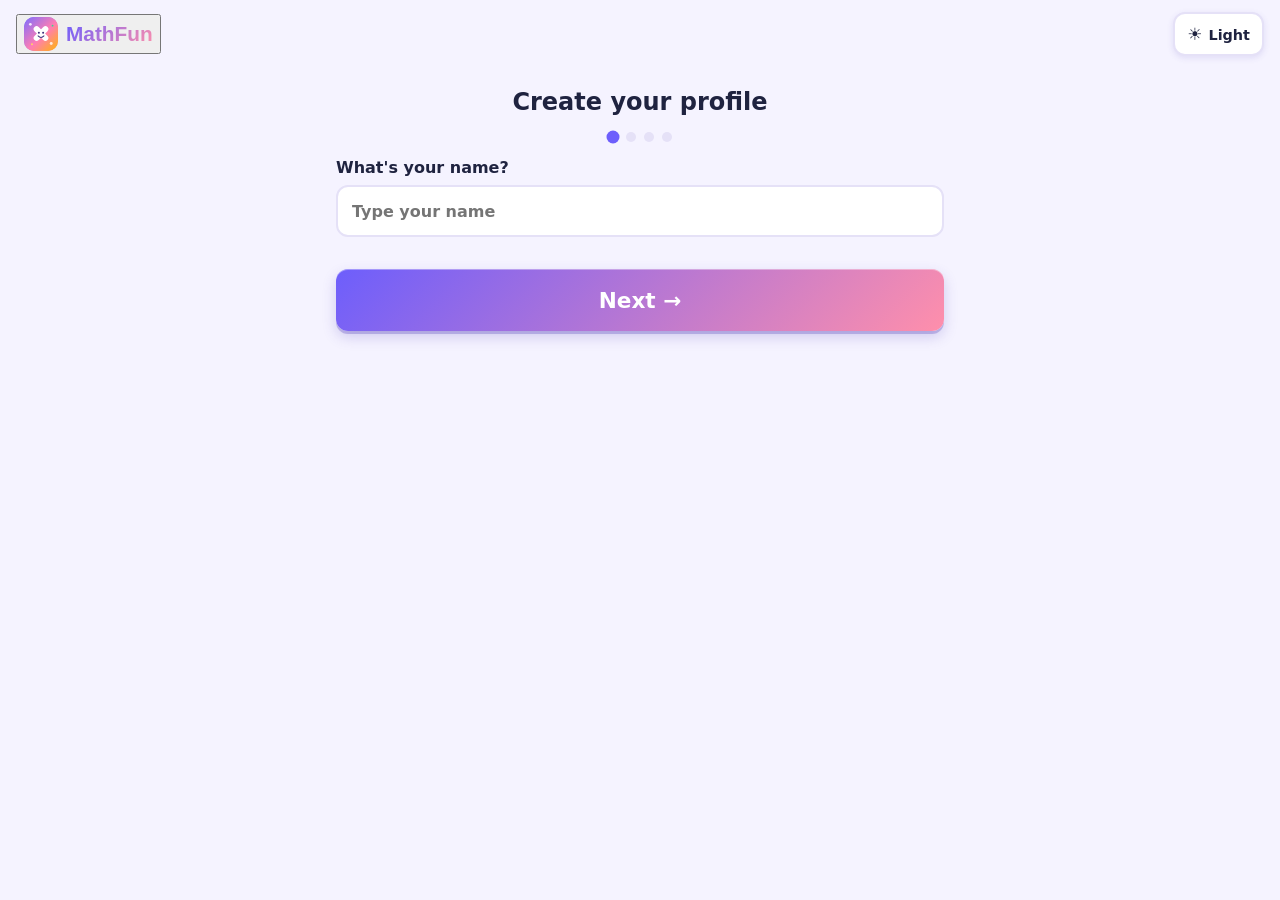
==== commit e684f724: "MathFun v1.2.0 - division, fun facts, daily challenge, hints, per-op music" ====
--- a/index.html
+++ b/index.html
@@ -4,7 +4,7 @@
   <meta charset="UTF-8">
   <meta name="viewport" content="width=device-width, initial-scale=1.0, viewport-fit=cover">
   <meta name="theme-color" content="#6d5efc">
-  <meta name="description" content="MathFun - a playful maths game for kids. Practise addition, subtraction and multiplication (division coming soon) with fun rewards.">
+  <meta name="description" content="MathFun - a playful maths game for kids. Practise addition, subtraction, multiplication and division, with fun facts, a daily challenge and rewards.">
   <title>MathFun</title>
   <link rel="manifest" href="./manifest.webmanifest">
   <link rel="icon" href="./icons/icon.svg" type="image/svg+xml">
@@ -18,8 +18,8 @@
       <span class="brand-name">MathFun</span>
     </button>
     <div class="header-right">
-      <button class="btn btn-ghost theme-toggle" id="themeToggle" aria-label="Switch theme" title="Switch theme">Theme</button>
-      <button class="btn btn-ghost home-btn hidden" id="headerHomeBtn" aria-label="Home - choose an operation" title="Home">&#127968; Home</button>
+      <button class="btn btn-ghost theme-toggle" id="themeToggle" aria-label="Switch theme" title="Switch theme"><span class="hdr-ico" aria-hidden="true">&#9728;&#65039;</span><span class="hdr-txt">Light</span></button>
+      <button class="btn btn-ghost home-btn hidden" id="headerHomeBtn" aria-label="Home - choose an operation" title="Home"><span class="hdr-ico" aria-hidden="true">&#127968;</span><span class="hdr-txt">Home</span></button>
       <div class="profile-chip hidden" id="profileChip"></div>
     </div>
   </header>
@@ -33,6 +33,9 @@
 
     <!-- Operations picker (+ - x div) -->
     <section class="screen" id="screen-ops" aria-label="Choose an operation"></section>
+
+    <!-- Fun Facts -->
+    <section class="screen" id="screen-funfacts" aria-label="Fun facts"></section>
 
     <!-- Home (Mode) -->
     <section class="screen" id="screen-home" aria-label="Home"></section>
@@ -60,19 +63,22 @@
         <ol>
           <li>Set up your player: name, boy or girl, age and a fun character.</li>
           <li>Choose what to practise: <strong>Addition</strong>, <strong>Subtraction</strong>,
-              <strong>Multiplication</strong> (Division is coming soon!).</li>
+              <strong>Multiplication</strong> or <strong>Division</strong>.</li>
           <li>Pick how hard: <strong>Easy</strong>, <strong>Medium</strong>, <strong>Hard</strong> or
-              <strong>Super Hard</strong> (times tables also has <strong>Pick a table</strong>).</li>
+              <strong>Super Hard</strong> (times tables and division also have
+              <strong>Pick a number</strong>).</li>
           <li>Tap <strong>Play</strong>. You'll get 10 questions.</li>
           <li>Tap the answer you think is right (or press keys <strong>1-4</strong>).</li>
           <li>Earn <strong>stars</strong>, build <strong>streaks</strong>, and collect <strong>badges</strong>!</li>
         </ol>
+        <p>Try <strong>&#127775; Fun Facts</strong> for cool things about numbers, or the
+           <strong>&#127942; Daily Challenge</strong> for a surprise mix of questions. With the
+           <strong>Timer off</strong>, a <strong>&#128161; Need a Hint?</strong> button pops up if
+           you're stuck for a few seconds.</p>
         <p>Use the <strong>&larr;</strong> arrow to go back a screen, or <strong>&#127968; Home</strong>
-           (top right) to jump to the operation picker. Turn on <strong>Timer</strong> for a timed
-           challenge, or leave it off for no rush. <strong>Sound</strong> plays happy effects and
-           <strong>Music</strong> plays an upbeat tune. Open the menu at the top right for your
-           <strong>Profile</strong>, <strong>Rewards</strong>, <strong>Progress</strong> and to
-           <strong>switch player</strong>.</p>
+           (top right) to jump to the operation picker. Open the menu at the top right for your
+           <strong>Profile</strong>, the <strong>Timer / Sound / Music</strong> toggles, your
+           <strong>Rewards</strong> and <strong>Progress</strong>, and to <strong>switch player</strong>.</p>
         <p class="muted">Number sizes for + and -: Easy = single digit (to 10), Medium = two digits
            (to 100), Hard = three digits (to 1000), Super Hard = four digits (to 10000).</p>
         <p class="muted">All your progress stays on this device. Nothing is sent anywhere.</p>
--- a/styles.css
+++ b/styles.css
@@ -1,4 +1,4 @@
-/* MathFun prototype styles - design tokens + light/dark, mobile-first (SPEC R9, R10). */
+/* MathFun styles - design tokens + light/dark, mobile-first (SPEC R9, R10). */
 
 /* ---------- Design tokens ---------- */
 :root {
@@ -35,23 +35,8 @@
   --m-new: #cbd5e1;
 }
 
-/* Dark palette, shared by the OS-auto media query and the explicit dark choice. */
-:root[data-theme="dark"] {
-  --bg: #14162b; --surface: #1e2140; --surface-2: #262a4d;
-  --text: #f0f1fb; --text-soft: #a6abcf; --border: #333863;
-  --shadow: 0 6px 20px rgba(0,0,0,.4); --shadow-sm: 0 2px 8px rgba(0,0,0,.35);
-  --good-bg: #143a24; --bad-bg: #401b1b; --m-new: #475069;
-}
-/* Explicit light choice - restate light tokens so "Light" always wins on a dark-OS device. */
-:root[data-theme="light"] {
-  --bg: #f5f3ff; --surface: #ffffff; --surface-2: #f1eefe;
-  --text: #1f2340; --text-soft: #5b5f7a; --border: #e5e1f7;
-  --shadow: 0 6px 20px rgba(76,60,180,.12); --shadow-sm: 0 2px 8px rgba(76,60,180,.10);
-  --good-bg: #dcfce7; --bad-bg: #fee2e2; --m-new: #cbd5e1;
-}
-/* Auto mode only (no manual data-theme set): follow the OS preference. */
 @media (prefers-color-scheme: dark) {
-  :root:not([data-theme]) {
+  :root:not([data-theme="light"]) {
     --bg: #14162b;
     --surface: #1e2140;
     --surface-2: #262a4d;
@@ -65,6 +50,12 @@
     --m-new: #475069;
   }
 }
+:root[data-theme="dark"] {
+  --bg: #14162b; --surface: #1e2140; --surface-2: #262a4d;
+  --text: #f0f1fb; --text-soft: #a6abcf; --border: #333863;
+  --shadow: 0 6px 20px rgba(0,0,0,.4); --shadow-sm: 0 2px 8px rgba(0,0,0,.35);
+  --good-bg: #143a24; --bad-bg: #401b1b; --m-new: #475069;
+}
 
 * { box-sizing: border-box; }
 
@@ -80,33 +71,17 @@
   min-height: 100dvh;
 }
 
-/* ---------- Prototype banner ---------- */
-.proto-banner {
-  background: repeating-linear-gradient(45deg, #ffb703, #ffb703 12px, #ffd166 12px, #ffd166 24px);
-  color: #4a2c00;
-  font-weight: 800;
-  font-size: 0.72rem;
-  text-align: center;
-  padding: 5px 8px;
-  letter-spacing: 0.02em;
-}
-
 /* ---------- Header ---------- */
 .app-header {
   display: flex; align-items: center; justify-content: space-between;
   padding: 12px var(--space);
 }
-.brand {
-  display: flex; align-items: center; gap: 8px; font-weight: 900; font-size: 1.3rem;
-  background: none; border: none; padding: 4px; margin: 0; cursor: pointer;
-  font-family: inherit; color: inherit; border-radius: 12px;
-  transition: transform var(--transition);
-}
-@media (hover: hover) { .brand:hover { transform: scale(1.03); } }
-.brand:active { transform: scale(0.97); }
-.brand:focus-visible { outline: 3px solid var(--accent); outline-offset: 2px; }
+.brand { display: flex; align-items: center; gap: 8px; font-weight: 900; font-size: 1.3rem; }
 .brand-mark {
-  width: 34px; height: 34px; border-radius: 10px; display: block;
+  display: grid; place-items: center;
+  width: 34px; height: 34px; border-radius: 10px;
+  background: linear-gradient(135deg, var(--brand), var(--brand-2));
+  color: #fff; font-weight: 900;
 }
 .brand-name { background: linear-gradient(135deg, var(--brand), var(--brand-2));
   -webkit-background-clip: text; background-clip: text; color: transparent; }
@@ -201,16 +176,6 @@
 }
 .toggle-label { font-weight: 800; }
 
-/* Three toggles side by side (Timer / Sound / Music) */
-.toggles-row { flex-direction: row; gap: 10px; }
-.toggles-row .toggle-row {
-  flex: 1; flex-direction: column; align-items: center; justify-content: center;
-  gap: 8px; padding: 12px 6px; text-align: center;
-}
-.toggles-row .toggle-label { font-size: 0.9rem; }
-.toggles-row .switch { flex-direction: column; gap: 6px; }
-.toggles-row .switch-state { min-width: 0; text-align: center; }
-
 /* On/Off switch */
 .switch {
   display: flex; align-items: center; gap: 10px;
@@ -296,6 +261,27 @@
 .option:disabled { cursor: default; }
 .option.is-correct { border-color: var(--good); background: var(--good-bg); color: var(--good); }
 .option.is-wrong { border-color: var(--bad); background: var(--bad-bg); color: var(--bad); }
+
+/* ---------- v1.2: Need a Hint? (untimed mode, after a pause) ---------- */
+.hint-zone { min-height: 0; margin-top: var(--space); text-align: center; }
+.hint-zone:empty { display: none; }
+.hint-btn {
+  font: inherit; font-weight: 900; font-size: 1.05rem; cursor: pointer;
+  color: #4a2c00; background: linear-gradient(135deg, var(--accent), #ffd166);
+  border: none; border-radius: 999px; padding: 12px 22px; min-height: var(--tap);
+  box-shadow: 0 4px 0 rgba(180,120,0,0.35), 0 8px 16px rgba(255,183,3,0.35);
+  animation: hintpop 300ms ease-out, hintpulse 1.6s ease-in-out 300ms infinite;
+}
+.hint-btn:hover { filter: brightness(1.04); }
+.hint-btn:active { transform: translateY(1px) scale(0.97); }
+.hint-btn:focus-visible { outline: 3px solid var(--brand); outline-offset: 3px; }
+@keyframes hintpop { 0% { transform: scale(0.6); opacity: 0; } 70% { transform: scale(1.1); } 100% { transform: scale(1); opacity: 1; } }
+@keyframes hintpulse { 0%, 100% { transform: scale(1); } 50% { transform: scale(1.06); } }
+.hint-text {
+  display: inline-block; text-align: left; font-weight: 700; line-height: 1.5;
+  background: var(--surface-2); border: 2px solid var(--accent); border-radius: var(--radius);
+  padding: 12px 16px; color: var(--text); animation: hintpop 300ms ease-out;
+}
 
 .feedback { text-align: center; font-weight: 900; font-size: 1.3rem; min-height: 1.8em; margin-top: var(--space); }
 .feedback.good { color: var(--good); }
@@ -365,10 +351,25 @@
 }
 
 /* ---------- Header right + profile chip ---------- */
-.header-right { display: flex; align-items: center; gap: 8px; flex-wrap: wrap; justify-content: flex-end; }
+/* nowrap keeps theme | Home | chip on ONE line; on small screens the buttons go icon-only. */
+.header-right { display: flex; align-items: center; gap: 8px; flex-wrap: nowrap; justify-content: flex-end; min-width: 0; }
 /* Compact header buttons so theme | Home | chip line up neatly. */
 .header-right .btn-ghost { min-height: 44px; padding: 0 12px; font-size: 0.9rem; }
+.header-right .btn-ghost .hdr-ico { font-size: 1.05rem; }
+.header-right .btn-ghost .hdr-txt { margin-left: 6px; }
 .home-btn.hidden { display: none; }
+
+/* Mobile: single line, icon-only Theme/Home, tighter chip - avoids the header wrapping. */
+@media (max-width: 560px) {
+  .app-header { padding: 10px 12px; gap: 8px; }
+  .brand-name { display: none; } /* keep the logo mark; drop the wordmark to save width */
+  .header-right { gap: 6px; }
+  .header-right .btn-ghost { padding: 0; width: 44px; min-width: 44px; }
+  .header-right .btn-ghost .hdr-txt { display: none; } /* icon-only Theme + Home */
+  .header-right .btn-ghost .hdr-ico { font-size: 1.2rem; margin: 0; }
+  .chip-name { max-width: 5ch; }
+  .chip-btn { padding: 4px 8px 4px 5px; }
+}
 .profile-chip { position: relative; }
 .profile-chip.hidden { display: none; }
 .chip-btn {
@@ -388,11 +389,26 @@
   background: var(--surface); border: 2px solid var(--border);
   border-radius: var(--radius); box-shadow: var(--shadow); overflow: hidden; min-width: 190px;
 }
-.chip-menu button {
+.chip-menu > button {
   display: block; width: 100%; text-align: left; font: inherit; font-weight: 700;
   background: none; border: none; color: var(--text); padding: 12px 16px; min-height: 48px; cursor: pointer;
 }
-.chip-menu button:hover, .chip-menu button:focus-visible { background: var(--surface-2); outline: none; }
+.chip-menu > button:hover, .chip-menu > button:focus-visible { background: var(--surface-2); outline: none; }
+
+/* v1.2: Timer / Sound / Music toggles inside the player menu - compact single row,
+   each an icon with its On/Off switch stacked below. */
+.chip-menu-section {
+  border-top: 1px solid var(--border); border-bottom: 1px solid var(--border);
+  background: var(--surface-2);
+  display: grid; grid-template-columns: repeat(3, 1fr); gap: 6px; padding: 10px 12px;
+}
+.menu-toggle {
+  display: flex; flex-direction: column; align-items: center; gap: 6px;
+  padding: 4px 2px;
+}
+.menu-toggle-icon { font-size: 1.35rem; line-height: 1; }
+.chip-menu-section .switch { flex-direction: column; gap: 4px; padding: 0; }
+.chip-menu-section .switch-state { min-width: 0; text-align: center; font-size: 0.8rem; }
 
 /* ---------- Setup screen ---------- */
 .setup { display: flex; flex-direction: column; gap: var(--space); }
@@ -451,25 +467,34 @@
 .profile-details dd { margin: 0; font-weight: 900; }
 .play-top h2 { flex: 1; }
 
-/* Age picker tiles */
-.age-grid { display: grid; grid-template-columns: repeat(6, 1fr); gap: 8px; }
-.age-opt {
-  aspect-ratio: 1; font: inherit; font-weight: 900; font-size: 1.2rem; cursor: pointer;
-  background: var(--surface); color: var(--text);
-  border: 3px solid var(--border); border-radius: var(--radius-sm);
-  display: grid; place-items: center;
-  box-shadow: inset 0 1px 0 rgba(255,255,255,0.4), 0 3px 0 var(--border), 0 5px 10px rgba(76,60,180,0.12);
-  transition: transform var(--transition), border-color var(--transition), box-shadow var(--transition);
-}
-@media (hover: hover) {
-  .age-opt:hover { transform: translateY(-2px); border-color: var(--brand); }
-}
-.age-opt:active { transform: translateY(1px) scale(0.95); box-shadow: inset 0 2px 5px rgba(0,0,0,0.2); }
-.age-opt:focus-visible { outline: 3px solid var(--accent); outline-offset: 2px; }
-.age-opt.selected {
-  border-color: var(--brand); background: var(--surface-2); transform: none;
-  box-shadow: inset 0 0 0 2px rgba(109,94,252,0.25);
-}
+/* Age stepper (v1.2): a single colourful editable box with - / + on each side */
+.age-stepper {
+  display: flex; align-items: stretch; justify-content: center; gap: 12px;
+  margin-top: 4px;
+}
+.age-step-btn {
+  flex: none; width: 64px; min-height: 64px; font: inherit; font-weight: 900; font-size: 2rem;
+  color: #fff; border: none; border-radius: var(--radius); cursor: pointer;
+  background: linear-gradient(135deg, var(--brand), var(--brand-2));
+  box-shadow: var(--emboss);
+  display: grid; place-items: center; line-height: 1;
+  transition: transform var(--transition), box-shadow var(--transition), filter var(--transition);
+}
+@media (hover: hover) { .age-step-btn:hover:not(:disabled) { transform: translateY(-2px); box-shadow: var(--emboss-hover); filter: brightness(1.05); } }
+.age-step-btn:active:not(:disabled) { transform: translateY(1px) scale(0.95); box-shadow: var(--emboss-press); }
+.age-step-btn:focus-visible { outline: 3px solid var(--accent); outline-offset: 3px; }
+.age-step-btn:disabled { opacity: 0.4; cursor: default; }
+.age-input {
+  flex: 1; max-width: 130px; text-align: center;
+  font: inherit; font-weight: 900; font-size: 2.6rem; color: var(--brand);
+  background: var(--surface-2); border: 3px solid var(--brand); border-radius: var(--radius);
+  padding: 6px 4px; min-height: 64px;
+  box-shadow: inset 0 2px 6px rgba(76,60,180,0.12);
+}
+.age-input:focus-visible { outline: 3px solid var(--accent); outline-offset: 2px; }
+/* Hide the native number spinner - the +/- buttons are the control. */
+.age-input::-webkit-outer-spin-button, .age-input::-webkit-inner-spin-button { -webkit-appearance: none; margin: 0; }
+.age-input { -moz-appearance: textfield; appearance: textfield; }
 
 /* Setup wizard */
 .wiz-dots { display: flex; justify-content: center; gap: 8px; margin: 4px 0 var(--space); }
@@ -498,14 +523,20 @@
 .profile-pick-name { font-weight: 900; }
 .profile-pick-age { font-size: 0.8rem; color: var(--text-soft); }
 
-/* ---------- v1.1: Operations picker (fun, aligned emoji tiles) ---------- */
-.ops-hint { text-align: center; margin: 0 0 var(--space); }
-.op-grid { display: grid; grid-template-columns: 1fr 1fr; gap: 16px; }
+/* ---------- Operations picker (fun, aligned tiles) ---------- */
+/* Fixed 2 columns x 3 rows on every screen. Columns are capped in width and the grid is
+   centred + width-limited so tiles stay squarish and don't stretch wide on a laptop. */
+.op-grid {
+  display: grid;
+  grid-template-columns: repeat(2, minmax(0, 150px));
+  gap: 14px; justify-content: center;
+  max-width: 340px; margin: 0 auto;
+}
 .op-card {
   position: relative;
-  display: flex; flex-direction: column; align-items: center; justify-content: flex-start; gap: 12px;
+  display: flex; flex-direction: column; align-items: center; justify-content: center; gap: 6px;
   background: var(--surface); border: 3px solid var(--border);
-  border-radius: var(--radius); padding: 22px 12px 20px; min-height: 150px;
+  border-radius: var(--radius); padding: 10px 12px; min-height: 81px;
   cursor: pointer; color: var(--text); font: inherit;
   box-shadow: inset 0 1px 0 rgba(255,255,255,0.4), 0 4px 0 var(--border), 0 8px 16px rgba(76,60,180,0.14);
   transition: transform var(--transition), border-color var(--transition), box-shadow var(--transition);
@@ -520,27 +551,32 @@
 .op-card:not(.coming-soon):active { transform: translateY(1px) scale(0.97); box-shadow: inset 0 2px 5px rgba(0,0,0,0.2); }
 .op-card:focus-visible { outline: 3px solid var(--accent); outline-offset: 2px; }
 
-/* Emoji chip - a chunky rounded "squircle" with a soft per-op tint behind the emoji. */
+/* Emoji chip - a chunky rounded "squircle" with a soft per-op tint behind the emoji,
+   echoing the MathFun app icon. The emoji keeps its own colour. */
 .op-symbol {
-  font-size: 2.9rem; line-height: 1;
-  width: 76px; height: 76px; display: grid; place-items: center;
-  border-radius: 24px;
+  font-size: 1.8rem; line-height: 1;
+  width: 44px; height: 44px; display: grid; place-items: center;
+  border-radius: 14px;
   background: var(--surface-2);
   box-shadow: inset 0 2px 0 rgba(255,255,255,0.4), inset 0 -3px 6px rgba(0,0,0,0.10), 0 5px 12px rgba(76,60,180,0.18);
   transition: transform var(--transition), background var(--transition);
 }
-.op-name { font-weight: 900; font-size: 1.1rem; }
+.op-name { font-weight: 900; font-size: 0.98rem; text-align: center; line-height: 1.15; }
 
 /* Per-operation playful tints behind the emoji (bright, MathFun-family). */
 .op-add .op-symbol { background: linear-gradient(135deg, #dcfce7, #bbf7d0); }   /* green */
 .op-sub .op-symbol { background: linear-gradient(135deg, #ffedd5, #fed7aa); }   /* orange */
 .op-mul .op-symbol { background: linear-gradient(135deg, #ede9fe, #ddd6fe); }   /* purple */
 .op-div .op-symbol { background: linear-gradient(135deg, #fce7f3, #fbcfe8); }   /* pink */
+.op-facts .op-symbol { background: linear-gradient(135deg, #fef9c3, #fde68a); } /* sunny yellow */
+.op-daily .op-symbol { background: linear-gradient(135deg, #cffafe, #a5f3fc); } /* bright cyan */
 @media (hover: hover) {
   .op-add:not(.coming-soon):hover { border-color: #22c55e; }
   .op-sub:not(.coming-soon):hover { border-color: #f97316; }
   .op-mul:not(.coming-soon):hover { border-color: #6d5efc; }
   .op-div:not(.coming-soon):hover { border-color: #ec4899; }
+  .op-facts:hover { border-color: #eab308; }
+  .op-daily:hover { border-color: #06b6d4; }
 }
 
 .op-card.coming-soon { cursor: not-allowed; opacity: 0.72; }
@@ -552,10 +588,44 @@
   box-shadow: 0 2px 5px rgba(0,0,0,0.15);
 }
 
-/* Difficulty grid: tidy 2-up on phones for both 3+table and 4-level sets. */
+/* Difficulty grid variants: keep a tidy 2-up on phones for both 3+table and 4-level sets. */
 .mode-grid-4 { grid-template-columns: 1fr 1fr; }
 
-/* ---------- v1.1: Operation progress summary (add/sub/div) ---------- */
+/* ---------- v1.2: Fun Facts screen ---------- */
+.funfact-card {
+  background: linear-gradient(135deg, var(--surface), var(--surface-2));
+  border: 3px solid var(--border); border-radius: var(--radius);
+  padding: var(--space-lg); text-align: center; min-height: 180px;
+  display: flex; flex-direction: column; align-items: center; justify-content: center; gap: 14px;
+  box-shadow: var(--shadow);
+}
+.funfact-emoji { font-size: 3.4rem; line-height: 1; }
+.funfact-text { font-size: 1.25rem; font-weight: 800; margin: 0; line-height: 1.5; }
+.funfact-card.pop { animation: factpop 320ms ease-out; }
+@keyframes factpop {
+  0% { transform: scale(0.94); opacity: 0.4; }
+  60% { transform: scale(1.03); }
+  100% { transform: scale(1); opacity: 1; }
+}
+
+/* ---------- v1.2: All-operations progress overview ---------- */
+.op-progress-grid { display: flex; flex-direction: column; gap: 12px; }
+.op-progress-card {
+  display: flex; flex-direction: column; gap: 10px; text-align: left;
+  background: var(--surface); border: 2px solid var(--border); border-radius: var(--radius);
+  padding: 14px 16px; cursor: pointer; color: var(--text); font: inherit;
+  box-shadow: var(--shadow-sm);
+  transition: transform var(--transition), border-color var(--transition), box-shadow var(--transition);
+}
+@media (hover: hover) { .op-progress-card:hover { transform: translateY(-2px); border-color: var(--brand); } }
+.op-progress-card:active { transform: translateY(1px) scale(0.99); }
+.op-progress-card:focus-visible { outline: 3px solid var(--brand); outline-offset: 2px; }
+.opc-head { display: flex; align-items: center; gap: 10px; font-weight: 900; font-size: 1.1rem; }
+.opc-symbol { font-size: 1.4rem; }
+.opc-stats { display: flex; gap: 16px; flex-wrap: wrap; color: var(--text-soft); font-weight: 700; font-size: 0.9rem; }
+.opc-stats b { color: var(--brand); font-size: 1.05rem; }
+
+/* ---------- Operation progress summary (add/sub/mul/div) ---------- */
 .op-summary { display: flex; flex-direction: column; gap: var(--space); }
 .summary-stats { display: grid; grid-template-columns: repeat(3, 1fr); gap: 12px; }
 .summary-stats .stat {
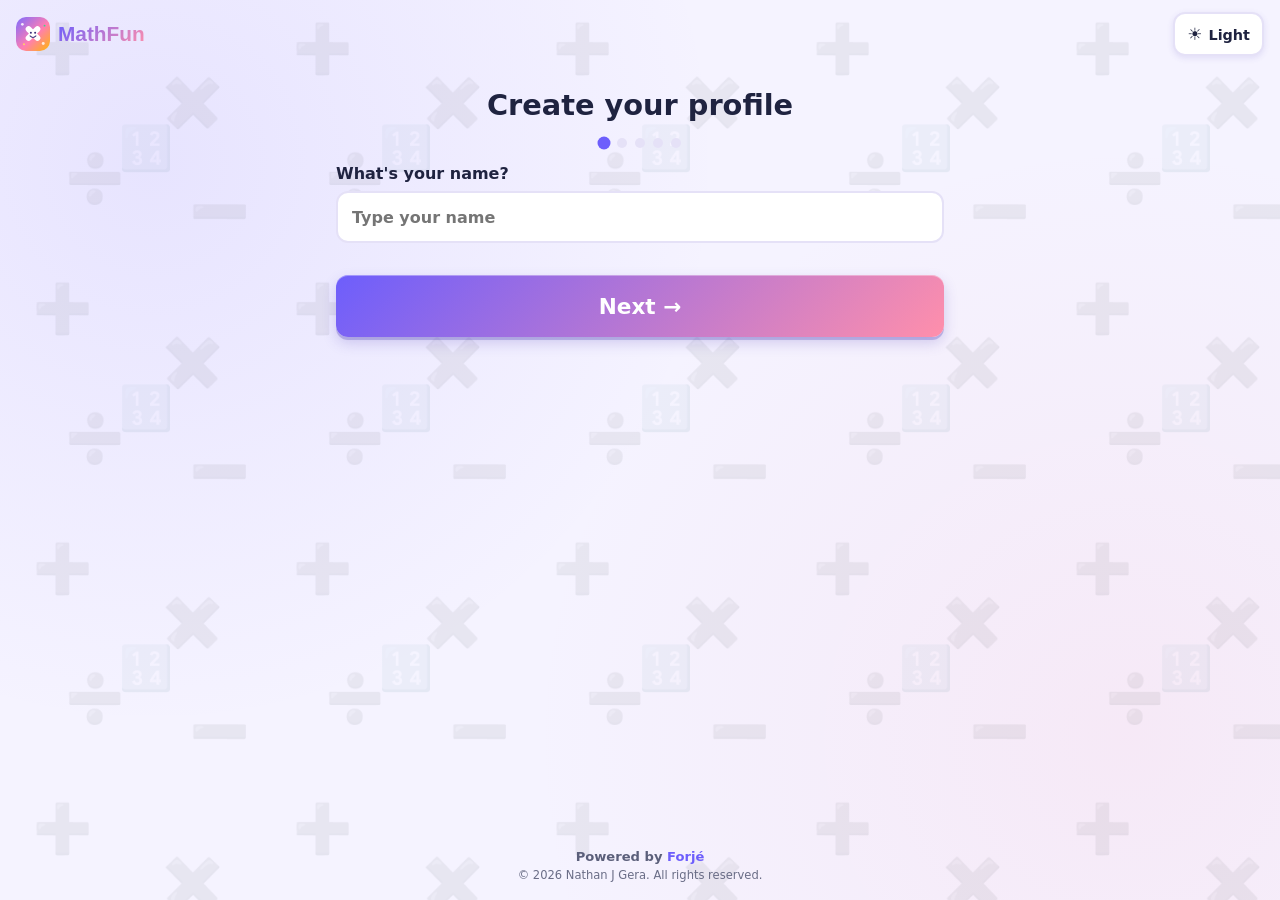
==== commit 04c183d5: "MathFun v1.3.0 - character themes, theme-driven avatars, per-theme music, footer" ====
--- a/index.html
+++ b/index.html
@@ -61,7 +61,7 @@
       <div class="help-body">
         <p>MathFun helps you practise your maths. Here's how:</p>
         <ol>
-          <li>Set up your player: name, boy or girl, age and a fun character.</li>
+          <li>Set up your player: name, boy or girl, age, a <strong>theme</strong> and a fun character.</li>
           <li>Choose what to practise: <strong>Addition</strong>, <strong>Subtraction</strong>,
               <strong>Multiplication</strong> or <strong>Division</strong>.</li>
           <li>Pick how hard: <strong>Easy</strong>, <strong>Medium</strong>, <strong>Hard</strong> or
@@ -75,10 +75,14 @@
            <strong>&#127942; Daily Challenge</strong> for a surprise mix of questions. With the
            <strong>Timer off</strong>, a <strong>&#128161; Need a Hint?</strong> button pops up if
            you're stuck for a few seconds.</p>
+        <p>Pick a <strong>&#127912; Theme</strong> when you create your profile (or change it any
+           time from the player menu). Themes like Dino Valley, Space Blast or Candy Land change the
+           colours, background, characters, hints and music.</p>
         <p>Use the <strong>&larr;</strong> arrow to go back a screen, or <strong>&#127968; Home</strong>
            (top right) to jump to the operation picker. Open the menu at the top right for your
-           <strong>Profile</strong>, the <strong>Timer / Sound / Music</strong> toggles, your
-           <strong>Rewards</strong> and <strong>Progress</strong>, and to <strong>switch player</strong>.</p>
+           <strong>Profile</strong>, the <strong>&#127912; Theme</strong>, the
+           <strong>Timer / Sound / Music</strong> toggles, your <strong>Rewards</strong> and
+           <strong>Progress</strong>, and to <strong>switch player</strong>.</p>
         <p class="muted">Number sizes for + and -: Easy = single digit (to 10), Medium = two digits
            (to 100), Hard = three digits (to 1000), Super Hard = four digits (to 10000).</p>
         <p class="muted">All your progress stays on this device. Nothing is sent anywhere.</p>
@@ -89,6 +93,11 @@
 
   <div id="modalHost"></div>
 
+  <footer class="app-footer">
+    <div class="footer-brand">Powered by <span class="accent">Forj&eacute;</span></div>
+    <div class="footer-copy">&copy; 2026 Nathan J Gera. All rights reserved.</div>
+  </footer>
+
   <script type="module" src="./js/app.js"></script>
 </body>
 </html>
--- a/styles.css
+++ b/styles.css
@@ -76,12 +76,14 @@
   display: flex; align-items: center; justify-content: space-between;
   padding: 12px var(--space);
 }
-.brand { display: flex; align-items: center; gap: 8px; font-weight: 900; font-size: 1.3rem; }
+.brand {
+  display: flex; align-items: center; gap: 8px; font-weight: 900; font-size: 1.3rem;
+  background: none; border: none; padding: 0; cursor: pointer;
+}
+/* The mark is the actual app icon (SVG) - no gradient box behind it, so it blends with the page. */
 .brand-mark {
-  display: grid; place-items: center;
-  width: 34px; height: 34px; border-radius: 10px;
-  background: linear-gradient(135deg, var(--brand), var(--brand-2));
-  color: #fff; font-weight: 900;
+  display: block; width: 34px; height: 34px; border-radius: 10px;
+  background: transparent;
 }
 .brand-name { background: linear-gradient(135deg, var(--brand), var(--brand-2));
   -webkit-background-clip: text; background-clip: text; color: transparent; }
@@ -359,16 +361,26 @@
 .header-right .btn-ghost .hdr-txt { margin-left: 6px; }
 .home-btn.hidden { display: none; }
 
-/* Mobile: single line, icon-only Theme/Home, tighter chip - avoids the header wrapping. */
+/* Mobile: keep the logo + "MathFun" name visible; Theme/Home go icon-only and the chip
+   tightens so the whole header still fits on one line. */
 @media (max-width: 560px) {
   .app-header { padding: 10px 12px; gap: 8px; }
-  .brand-name { display: none; } /* keep the logo mark; drop the wordmark to save width */
-  .header-right { gap: 6px; }
-  .header-right .btn-ghost { padding: 0; width: 44px; min-width: 44px; }
+  .brand { font-size: 1.1rem; flex: none; }
+  .brand-name { display: inline; } /* keep the wordmark visible on mobile */
+  .header-right { gap: 6px; min-width: 0; }
+  .header-right .btn-ghost { padding: 0; width: 40px; min-width: 40px; }
   .header-right .btn-ghost .hdr-txt { display: none; } /* icon-only Theme + Home */
   .header-right .btn-ghost .hdr-ico { font-size: 1.2rem; margin: 0; }
-  .chip-name { max-width: 5ch; }
-  .chip-btn { padding: 4px 8px 4px 5px; }
+  .chip-name { max-width: 4ch; }
+  .chip-btn { padding: 4px 6px 4px 5px; }
+  .chip-av { font-size: 1.1rem; }
+
+  /* The operation picker + "Who's playing?" are short screens - on a tall phone they sit
+     high up. Nudge them down toward the vertical centre for a more balanced look. */
+  #screen-ops.is-active,
+  #screen-who.is-active {
+    padding-top: 8vh;
+  }
 }
 .profile-chip { position: relative; }
 .profile-chip.hidden { display: none; }
@@ -640,3 +652,271 @@
 @media (prefers-reduced-motion: reduce) {
   *, *::before, *::after { animation: none !important; transition: none !important; }
 }
+
+/* ==================================================================================
+   v1.3: Character themes (skins) - a parallel axis to Light/Dark.
+   Applied via data-skin="<key>" on <html>. Each skin re-points the core palette
+   tokens (--brand, --brand-2, --accent, --bg, --surface, --surface-2, --border) and
+   sets a page background via --skin-bg. Because these only change token VALUES, the
+   existing data-theme="light|dark" blocks still layer on top: dark mode re-darkens
+   --bg/--surface after the skin has set the accent colours, so every skin has a
+   light and a dark form.
+
+   Trademark-safe: palettes + emoji + vibe only, no copyrighted assets.
+   ================================================================================== */
+
+/* The page background uses --skin-bg (a gradient/pattern per skin); defaults to --bg
+   so the plain Math World / no-skin case is unchanged. Fixed so it doesn't scroll. */
+body {
+  background: var(--skin-bg, var(--bg));
+  background-attachment: fixed;
+  position: relative;
+}
+
+/* A themed decorative layer sits behind everything: a large, faint, tiled pattern of the
+   skin's emoji (an inline SVG data-URI in --skin-pattern - fully offline, no image files).
+   Fixed + non-interactive so it never scrolls or blocks taps. Math World / no-skin = none. */
+body::before {
+  content: '';
+  position: fixed; inset: 0; z-index: 0; pointer-events: none;
+  background-image: var(--skin-pattern, none);
+  background-repeat: repeat;
+  background-size: var(--skin-pattern-size, 260px 260px);
+  opacity: var(--skin-pattern-opacity, 0.10);
+  transition: opacity var(--transition);
+}
+/* Keep real content above the decorative layer. */
+.app-header, .app-main, .app-footer, #modalHost { position: relative; z-index: 1; }
+/* In dark mode the emoji pattern is dialled down so it doesn't fight the dark surfaces. */
+:root[data-theme="dark"] body::before { opacity: 0.06; }
+@media (prefers-color-scheme: dark) {
+  :root:not([data-theme="light"]) body::before { opacity: 0.06; }
+}
+@media (prefers-reduced-motion: reduce) { body::before { transition: none; } }
+
+/* ---- Math World (default): clean maths-symbol palette, scattered symbol pattern ---- */
+:root[data-skin="math"] {
+  --brand: #6d5efc; --brand-2: #ff8fab; --accent: #ffb703;
+  --bg: #f5f3ff; --surface: #ffffff; --surface-2: #f1eefe; --border: #e5e1f7;
+  --skin-bg:
+    radial-gradient(circle at 12% 18%, rgba(109,94,252,0.10), transparent 42%),
+    radial-gradient(circle at 88% 82%, rgba(255,143,171,0.10), transparent 44%),
+    #f5f3ff;
+  --skin-pattern: url("data:image/svg+xml,%3Csvg xmlns='http://www.w3.org/2000/svg' width='240' height='240'%3E%3Ctext x='30' y='60' font-size='44'%3E%E2%9E%95%3C/text%3E%3Ctext x='150' y='110' font-size='44'%3E%E2%9C%96%EF%B8%8F%3C/text%3E%3Ctext x='60' y='180' font-size='44'%3E%E2%9E%97%3C/text%3E%3Ctext x='175' y='210' font-size='44'%3E%E2%9E%96%3C/text%3E%3Ctext x='110' y='150' font-size='40'%3E%F0%9F%94%A2%3C/text%3E%3C/svg%3E");
+  --skin-pattern-opacity: 0.09;
+}
+
+/* ---- Plumber World: bright red/blue/coin-gold, sky + brick feel ---- */
+:root[data-skin="plumber"] {
+  --brand: #e5322f; --brand-2: #2a7de1; --accent: #f7c331;
+  --bg: #eaf4ff; --surface: #ffffff; --surface-2: #e2f0ff; --border: #cfe3fb;
+  --skin-bg: linear-gradient(180deg, #8ecbff 0%, #cfeaff 44%, #eaf4ff 100%);
+  --skin-pattern: url("data:image/svg+xml,%3Csvg xmlns='http://www.w3.org/2000/svg' width='260' height='260'%3E%3Ctext x='30' y='60' font-size='46'%3E%F0%9F%8D%84%3C/text%3E%3Ctext x='160' y='110' font-size='42'%3E%E2%AD%90%3C/text%3E%3Ctext x='70' y='180' font-size='46'%3E%F0%9F%AA%99%3C/text%3E%3Ctext x='185' y='215' font-size='44'%3E%F0%9F%8F%B0%3C/text%3E%3Ctext x='120' y='150' font-size='42'%3E%F0%9F%8C%BC%3C/text%3E%3C/svg%3E");
+  --skin-pattern-opacity: 0.12;
+}
+
+/* ---- Dino Valley: leafy greens + earthy amber, jungle canopy ---- */
+:root[data-skin="dino"] {
+  --brand: #3f9d4e; --brand-2: #b06a2c; --accent: #e0b23a;
+  --bg: #eef7e9; --surface: #ffffff; --surface-2: #e4f1dc; --border: #cfe6c4;
+  --skin-bg: linear-gradient(180deg, #cdeab6 0%, #e6f4dc 55%, #eef7e9 100%);
+  --skin-pattern: url("data:image/svg+xml,%3Csvg xmlns='http://www.w3.org/2000/svg' width='260' height='260'%3E%3Ctext x='28' y='62' font-size='48'%3E%F0%9F%A6%96%3C/text%3E%3Ctext x='155' y='115' font-size='46'%3E%F0%9F%A6%95%3C/text%3E%3Ctext x='65' y='185' font-size='44'%3E%F0%9F%8C%8B%3C/text%3E%3Ctext x='185' y='215' font-size='44'%3E%F0%9F%8C%B4%3C/text%3E%3Ctext x='120' y='150' font-size='40'%3E%F0%9F%A5%9A%3C/text%3E%3C/svg%3E");
+  --skin-pattern-opacity: 0.13;
+}
+
+/* ---- Speedy Hedgehog: electric blue + gold ring, fast + zingy ---- */
+:root[data-skin="hedgehog"] {
+  --brand: #1f6feb; --brand-2: #16a34a; --accent: #f5c518;
+  --bg: #e9f1ff; --surface: #ffffff; --surface-2: #dfeafe; --border: #c7dbfb;
+  --skin-bg: linear-gradient(135deg, #bfe0ff 0%, #dceeff 50%, #e9f1ff 100%);
+  --skin-pattern: url("data:image/svg+xml,%3Csvg xmlns='http://www.w3.org/2000/svg' width='250' height='250'%3E%3Ctext x='30' y='60' font-size='44'%3E%E2%9A%A1%3C/text%3E%3Ctext x='155' y='108' font-size='44'%3E%F0%9F%92%8D%3C/text%3E%3Ctext x='65' y='180' font-size='42'%3E%F0%9F%8F%8E%EF%B8%8F%3C/text%3E%3Ctext x='180' y='210' font-size='44'%3E%E2%9C%A8%3C/text%3E%3Ctext x='115' y='150' font-size='40'%3E%F0%9F%94%B5%3C/text%3E%3C/svg%3E");
+  --skin-pattern-opacity: 0.11;
+}
+
+/* ---- Magic Kingdom: royal purple + pink sparkle + gold ---- */
+:root[data-skin="magic"] {
+  --brand: #8b5cf6; --brand-2: #ec4899; --accent: #fbbf24;
+  --bg: #f6effe; --surface: #ffffff; --surface-2: #efe4fd; --border: #e4d3fb;
+  --skin-bg:
+    radial-gradient(circle at 20% 12%, rgba(251,191,36,0.14), transparent 38%),
+    radial-gradient(circle at 84% 20%, rgba(236,72,153,0.12), transparent 40%),
+    linear-gradient(180deg, #efe0ff 0%, #f6effe 100%);
+  --skin-pattern: url("data:image/svg+xml,%3Csvg xmlns='http://www.w3.org/2000/svg' width='250' height='250'%3E%3Ctext x='30' y='60' font-size='44'%3E%E2%9C%A8%3C/text%3E%3Ctext x='155' y='108' font-size='46'%3E%F0%9F%8F%B0%3C/text%3E%3Ctext x='65' y='180' font-size='44'%3E%F0%9F%A6%84%3C/text%3E%3Ctext x='180' y='212' font-size='42'%3E%F0%9F%8C%88%3C/text%3E%3Ctext x='115' y='148' font-size='40'%3E%F0%9F%8C%9F%3C/text%3E%3C/svg%3E");
+  --skin-pattern-opacity: 0.12;
+}
+
+/* ---- Space Blast: deep indigo/violet, starry night (dark-leaning) ---- */
+:root[data-skin="space"] {
+  --brand: #7c6cff; --brand-2: #22d3ee; --accent: #f5c518;
+  --bg: #eef0ff; --surface: #ffffff; --surface-2: #e6e8fe; --border: #d3d6fb;
+  --skin-bg:
+    radial-gradient(circle at 15% 20%, rgba(124,108,255,0.10), transparent 40%),
+    radial-gradient(circle at 80% 75%, rgba(34,211,238,0.10), transparent 42%),
+    linear-gradient(180deg, #e3e6ff 0%, #eef0ff 100%);
+  --skin-pattern: url("data:image/svg+xml,%3Csvg xmlns='http://www.w3.org/2000/svg' width='250' height='250'%3E%3Ctext x='30' y='60' font-size='46'%3E%F0%9F%9A%80%3C/text%3E%3Ctext x='155' y='108' font-size='42'%3E%E2%AD%90%3C/text%3E%3Ctext x='65' y='180' font-size='44'%3E%F0%9F%AA%90%3C/text%3E%3Ctext x='182' y='212' font-size='42'%3E%F0%9F%91%BD%3C/text%3E%3Ctext x='112' y='148' font-size='40'%3E%E2%98%84%EF%B8%8F%3C/text%3E%3C/svg%3E");
+  --skin-pattern-opacity: 0.12;
+}
+
+/* ---- Ocean Deep: aqua/teal, watery depths ---- */
+:root[data-skin="ocean"] {
+  --brand: #0891b2; --brand-2: #2563eb; --accent: #f59e0b;
+  --bg: #e7f7fb; --surface: #ffffff; --surface-2: #d9f1f7; --border: #c0e6ef;
+  --skin-bg: linear-gradient(180deg, #a9e6f2 0%, #cdeef5 50%, #e7f7fb 100%);
+  --skin-pattern: url("data:image/svg+xml,%3Csvg xmlns='http://www.w3.org/2000/svg' width='260' height='260'%3E%3Ctext x='28' y='60' font-size='46'%3E%F0%9F%90%9F%3C/text%3E%3Ctext x='158' y='112' font-size='46'%3E%F0%9F%90%99%3C/text%3E%3Ctext x='62' y='185' font-size='46'%3E%F0%9F%90%B3%3C/text%3E%3Ctext x='185' y='215' font-size='44'%3E%F0%9F%90%A0%3C/text%3E%3Ctext x='118' y='150' font-size='42'%3E%F0%9F%8C%8A%3C/text%3E%3C/svg%3E");
+  --skin-pattern-opacity: 0.13;
+}
+
+/* ---- Jungle Safari: warm leaf-green + safari tan ---- */
+:root[data-skin="jungle"] {
+  --brand: #2f9e44; --brand-2: #d97706; --accent: #eab308;
+  --bg: #f0f7e8; --surface: #ffffff; --surface-2: #e7f2d9; --border: #d3e6bf;
+  --skin-bg: linear-gradient(180deg, #d8ecb8 0%, #e9f4d8 55%, #f0f7e8 100%);
+  --skin-pattern: url("data:image/svg+xml,%3Csvg xmlns='http://www.w3.org/2000/svg' width='260' height='260'%3E%3Ctext x='28' y='62' font-size='46'%3E%F0%9F%A6%81%3C/text%3E%3Ctext x='158' y='112' font-size='46'%3E%F0%9F%90%92%3C/text%3E%3Ctext x='62' y='185' font-size='46'%3E%F0%9F%90%98%3C/text%3E%3Ctext x='185' y='215' font-size='44'%3E%F0%9F%A6%92%3C/text%3E%3Ctext x='118' y='150' font-size='42'%3E%F0%9F%8C%B4%3C/text%3E%3C/svg%3E");
+  --skin-pattern-opacity: 0.12;
+}
+
+/* ---- Candy Land: bubblegum pink + mint + sunny yellow ---- */
+:root[data-skin="candy"] {
+  --brand: #ec4899; --brand-2: #22c55e; --accent: #fbbf24;
+  --bg: #fff0f7; --surface: #ffffff; --surface-2: #ffe3f0; --border: #fccbe1;
+  --skin-bg:
+    radial-gradient(circle at 18% 16%, rgba(34,197,94,0.10), transparent 36%),
+    radial-gradient(circle at 82% 78%, rgba(251,191,36,0.12), transparent 40%),
+    linear-gradient(180deg, #ffe0ef 0%, #fff0f7 100%);
+  --skin-pattern: url("data:image/svg+xml,%3Csvg xmlns='http://www.w3.org/2000/svg' width='250' height='250'%3E%3Ctext x='30' y='60' font-size='44'%3E%F0%9F%8D%AD%3C/text%3E%3Ctext x='155' y='110' font-size='44'%3E%F0%9F%A7%81%3C/text%3E%3Ctext x='65' y='182' font-size='44'%3E%F0%9F%8D%A9%3C/text%3E%3Ctext x='182' y='212' font-size='44'%3E%F0%9F%8D%AC%3C/text%3E%3Ctext x='115' y='150' font-size='42'%3E%F0%9F%8D%A6%3C/text%3E%3C/svg%3E");
+  --skin-pattern-opacity: 0.13;
+}
+
+/* ---- Robot Lab: steel slate + cyan circuit + amber ---- */
+:root[data-skin="robot"] {
+  --brand: #3b82f6; --brand-2: #14b8a6; --accent: #f59e0b;
+  --bg: #eef2f7; --surface: #ffffff; --surface-2: #e3e9f1; --border: #cdd6e3;
+  --skin-bg:
+    linear-gradient(135deg, rgba(59,130,246,0.06), transparent 45%),
+    linear-gradient(180deg, #e2e8f2 0%, #eef2f7 100%);
+  --skin-pattern: url("data:image/svg+xml,%3Csvg xmlns='http://www.w3.org/2000/svg' width='250' height='250'%3E%3Ctext x='30' y='60' font-size='44'%3E%F0%9F%A4%96%3C/text%3E%3Ctext x='155' y='110' font-size='42'%3E%E2%9A%99%EF%B8%8F%3C/text%3E%3Ctext x='65' y='182' font-size='44'%3E%F0%9F%92%A1%3C/text%3E%3Ctext x='182' y='212' font-size='42'%3E%F0%9F%94%8B%3C/text%3E%3Ctext x='113' y='150' font-size='40'%3E%F0%9F%9B%B0%EF%B8%8F%3C/text%3E%3C/svg%3E");
+  --skin-pattern-opacity: 0.11;
+}
+
+/* ---- Dark form of each skin: keep the skin's accents (--brand/--brand-2/--accent
+   set above), but re-darken the surfaces so dark mode reads consistently across skins. ---- */
+:root[data-theme="dark"] {
+  --bg: #14162b; --surface: #1e2140; --surface-2: #262a4d;
+  --text: #f0f1fb; --text-soft: #a6abcf; --border: #333863;
+  --skin-bg:
+    radial-gradient(circle at 15% 18%, rgba(255,255,255,0.03), transparent 40%),
+    #14162b;
+}
+@media (prefers-color-scheme: dark) {
+  :root:not([data-theme="light"]) {
+    --skin-bg:
+      radial-gradient(circle at 15% 18%, rgba(255,255,255,0.03), transparent 40%),
+      #14162b;
+  }
+}
+
+/* ---- Skin picker (wizard step + menu) - reuses the tile look ---- */
+/* Responsive columns so all 10 themes fit WITHOUT a scrollbar: 2-up on phones, 3-up on
+   tablets, 4-up on laptops (paired with the .modal-wide widths). No height cap. (v1.3) */
+.theme-grid {
+  display: grid; grid-template-columns: repeat(2, 1fr); gap: 10px; padding: 2px;
+}
+@media (min-width: 560px) { .theme-grid { grid-template-columns: repeat(3, 1fr); } }
+@media (min-width: 820px) { .theme-grid { grid-template-columns: repeat(4, 1fr); gap: 12px; } }
+/* Tile: compact padding/gap (v1.3) so all 10 fit comfortably on one screen. */
+.theme-opt {
+  display: flex; align-items: center; gap: 8px; text-align: left;
+  background: var(--surface); border: 3px solid var(--border); border-radius: var(--radius);
+  padding: 10px; cursor: pointer; color: var(--text); font: inherit;
+  box-shadow: inset 0 1px 0 rgba(255,255,255,0.4), 0 3px 0 var(--border), 0 5px 10px rgba(76,60,180,0.12);
+  transition: transform var(--transition), border-color var(--transition), box-shadow var(--transition);
+}
+@media (hover: hover) { .theme-opt:hover { transform: translateY(-2px); border-color: var(--brand); } }
+.theme-opt:active { transform: translateY(1px) scale(0.97); box-shadow: inset 0 2px 5px rgba(0,0,0,0.2); }
+.theme-opt:focus-visible { outline: 3px solid var(--accent); outline-offset: 2px; }
+.theme-opt.selected { border-color: var(--brand); background: var(--surface-2); transform: none; box-shadow: inset 0 0 0 2px rgba(109,94,252,0.28); }
+.theme-opt-emoji {
+  font-size: 1.5rem; line-height: 1; flex: none;
+  width: 40px; height: 40px; display: grid; place-items: center; border-radius: 14px;
+  background: linear-gradient(135deg, var(--brand), var(--brand-2));
+  box-shadow: inset 0 2px 0 rgba(255,255,255,0.35), 0 4px 10px rgba(0,0,0,0.12);
+}
+.theme-opt-meta { display: flex; flex-direction: column; gap: 2px; min-width: 0; }
+.theme-opt-name { font-weight: 900; font-size: 0.98rem; }
+.theme-opt-tag { font-size: 0.74rem; color: var(--text-soft); font-weight: 700; line-height: 1.2; }
+
+/* In the player menu: a compact "Theme" launcher row that opens the picker dialog. */
+.chip-menu .menu-theme-current { color: var(--text-soft); font-weight: 700; font-size: 0.8rem; }
+
+/* ---- Footer (v1.3): shown on every screen ---- */
+.app-footer {
+  flex: none; text-align: center; padding: 12px var(--space) 16px;
+  color: var(--text-soft); line-height: 1.5;
+}
+.app-footer .footer-brand { font-weight: 800; font-size: 0.82rem; }
+.app-footer .footer-copy { font-size: 0.72rem; opacity: 0.9; }
+.app-footer .footer-brand .accent { color: var(--brand); }
+@media (max-width: 560px) {
+  .app-footer { padding: 10px 12px 14px; }
+  .app-footer .footer-brand { font-size: 0.78rem; }
+  .app-footer .footer-copy { font-size: 0.68rem; }
+}
+
+/* ==================================================================================
+   v1.3: fill the empty space - centre short screens vertically and scale content up on
+   larger viewports so the layout doesn't look sparse (mobile, tablet or laptop).
+   ================================================================================== */
+.app-main { display: flex; flex-direction: column; }
+.screen.is-active { flex: 1; }
+
+/* The "short" screens centre their content; content-heavy screens stay top-aligned. */
+#screen-ops.is-active,
+#screen-who.is-active,
+#screen-funfacts.is-active,
+#screen-results.is-active {
+  display: flex; flex-direction: column; justify-content: center; align-items: center;
+  gap: 8px; min-height: 100%;
+}
+#screen-ops.is-active > *,
+#screen-who.is-active > *,
+#screen-funfacts.is-active > *,
+#screen-results.is-active > * { width: 100%; }
+
+/* Bigger, more generous tiles/headings once there's room (tablet + laptop). */
+@media (min-width: 600px) {
+  .op-grid { grid-template-columns: repeat(2, minmax(0, 200px)); max-width: 440px; gap: 20px; }
+  .op-card { min-height: 120px; }
+  .op-symbol { width: 58px; height: 58px; font-size: 2.3rem; border-radius: 18px; }
+  .op-name { font-size: 1.15rem; }
+  .profile-picks { max-width: 460px; margin: 0 auto; }
+  h2 { font-size: 1.8rem; }
+}
+/* Wide laptop/desktop: three across so the six option tiles read as 3x2 and fill the width. */
+@media (min-width: 900px) {
+  .op-grid { grid-template-columns: repeat(3, minmax(0, 200px)); max-width: 680px; }
+}
+/* On phones, give short screens room and let tiles grow a bit. */
+@media (max-width: 560px) {
+  .op-grid { max-width: 92vw; gap: 14px; }
+  .op-card { min-height: 96px; }
+  .op-symbol { width: 50px; height: 50px; font-size: 2rem; }
+}
+
+/* ==================================================================================
+   v1.3: pickers fit without scrolling - responsive table/theme/avatar grids + wide modal.
+   ================================================================================== */
+/* Theme picker + table picker dialogs get more room on bigger screens. */
+.modal.modal-wide { max-width: 560px; }
+@media (min-width: 700px) { .modal.modal-wide { max-width: 760px; } }
+@media (min-width: 1000px) { .modal.modal-wide { max-width: 900px; } }
+
+/* 1-20 number tiles: 5-up phone, 7-up tablet, 10-up laptop, so the set never scrolls. */
+@media (min-width: 560px) { .table-grid { grid-template-columns: repeat(7, 1fr); } }
+@media (min-width: 820px) { .table-grid { grid-template-columns: repeat(10, 1fr); } }
+
+/* Avatar grid: responsive columns so every avatar shows without scrolling. */
+.avatar-grid { grid-template-columns: repeat(auto-fill, minmax(54px, 1fr)); }
+@media (min-width: 600px) { .avatar-grid { grid-template-columns: repeat(auto-fill, minmax(62px, 1fr)); gap: 10px; } }
+
+/* Player chip menu: never clip items off-screen; scroll inside only as a last resort. */
+.chip-menu { overflow: hidden auto; max-height: min(80vh, 460px); }
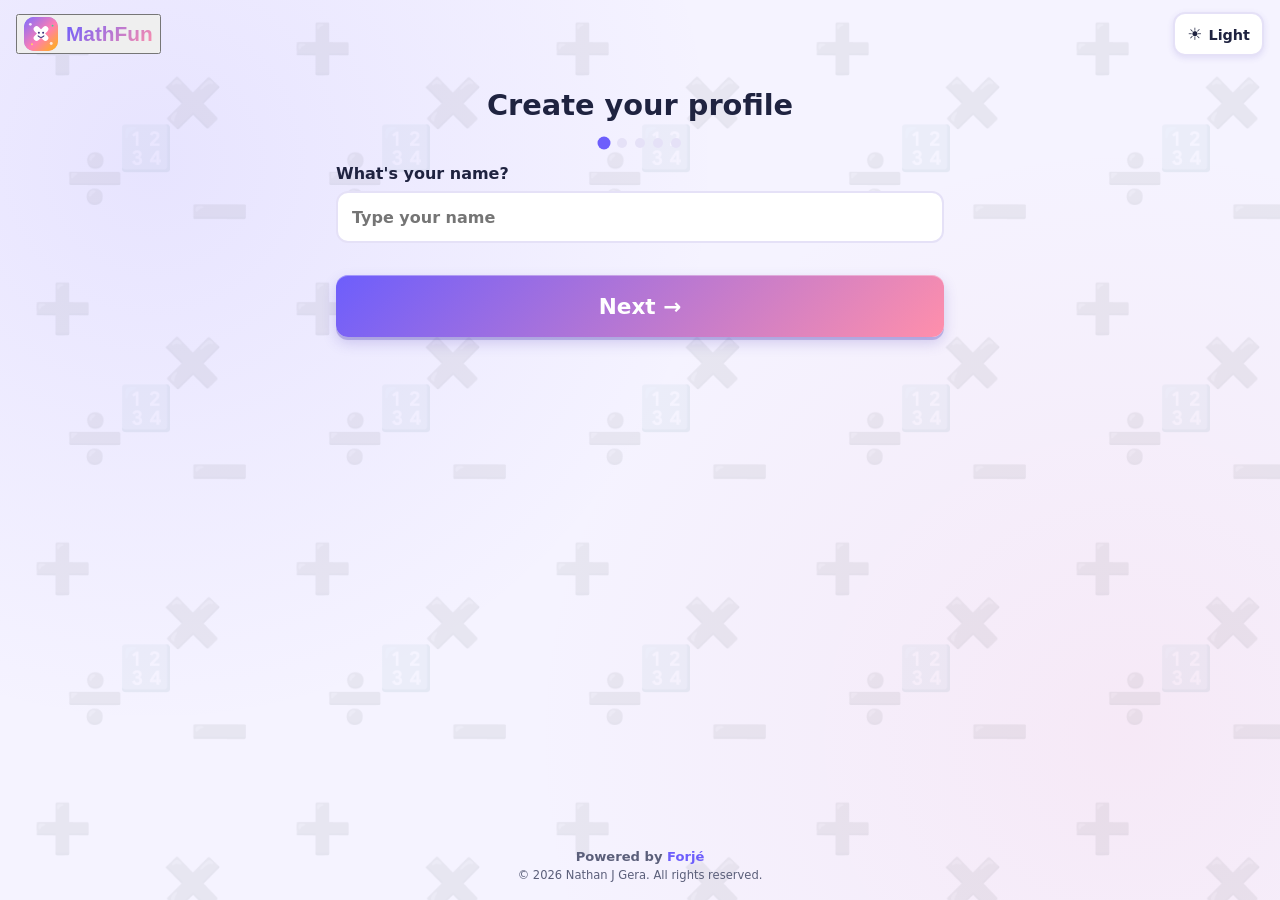
==== commit 3ecf63a3: "v1.4.0: animated character on a 10-box board, confetti, 5 new themes, update toast Play screen now s" ====
--- a/index.html
+++ b/index.html
@@ -76,8 +76,13 @@
            <strong>Timer off</strong>, a <strong>&#128161; Need a Hint?</strong> button pops up if
            you're stuck for a few seconds.</p>
         <p>Pick a <strong>&#127912; Theme</strong> when you create your profile (or change it any
-           time from the player menu). Themes like Dino Valley, Space Blast or Candy Land change the
-           colours, background, characters, hints and music.</p>
+           time from the player menu). Themes like Dino Valley, Space Blast, Candy Land, Honey Woods,
+           Kart Racers or Robo Cat change the colours, background, characters, hints and music.</p>
+        <p>While you play, your theme's little character hops along a board of
+           <strong>10 numbered boxes</strong> at the top &mdash; one box per question. Get a
+           question right and it <strong>jumps for joy</strong> (with confetti!) into the next box;
+           miss one and it does a wobbly stumble. Each box remembers how you did with a
+           <strong>&#10003;</strong> for a correct answer. Say hello by tapping the character!</p>
         <p>Use the <strong>&larr;</strong> arrow to go back a screen, or <strong>&#127968; Home</strong>
            (top right) to jump to the operation picker. Open the menu at the top right for your
            <strong>Profile</strong>, the <strong>&#127912; Theme</strong>, the
--- a/styles.css
+++ b/styles.css
@@ -76,14 +76,12 @@
   display: flex; align-items: center; justify-content: space-between;
   padding: 12px var(--space);
 }
-.brand {
-  display: flex; align-items: center; gap: 8px; font-weight: 900; font-size: 1.3rem;
-  background: none; border: none; padding: 0; cursor: pointer;
-}
-/* The mark is the actual app icon (SVG) - no gradient box behind it, so it blends with the page. */
+.brand { display: flex; align-items: center; gap: 8px; font-weight: 900; font-size: 1.3rem; }
 .brand-mark {
-  display: block; width: 34px; height: 34px; border-radius: 10px;
-  background: transparent;
+  display: grid; place-items: center;
+  width: 34px; height: 34px; border-radius: 10px;
+  background: linear-gradient(135deg, var(--brand), var(--brand-2));
+  color: #fff; font-weight: 900;
 }
 .brand-name { background: linear-gradient(135deg, var(--brand), var(--brand-2));
   -webkit-background-clip: text; background-clip: text; color: transparent; }
@@ -178,6 +176,16 @@
 }
 .toggle-label { font-weight: 800; }
 
+/* Three toggles side by side (Timer / Sound / Music) */
+.toggles-row { flex-direction: row; gap: 10px; }
+.toggles-row .toggle-row {
+  flex: 1; flex-direction: column; align-items: center; justify-content: center;
+  gap: 8px; padding: 12px 6px; text-align: center;
+}
+.toggles-row .toggle-label { font-size: 0.9rem; }
+.toggles-row .switch { flex-direction: column; gap: 6px; }
+.toggles-row .switch-state { min-width: 0; text-align: center; }
+
 /* On/Off switch */
 .switch {
   display: flex; align-items: center; gap: 10px;
@@ -210,10 +218,19 @@
 .modal {
   background: var(--surface); border: 2px solid var(--border); border-radius: var(--radius);
   box-shadow: var(--shadow); padding: var(--space-lg); width: 100%; max-width: 460px;
-  max-height: 90vh; overflow-y: auto;
-}
+  max-height: 92vh; overflow-y: auto;
+}
+/* Theme picker needs more room for all themes - widen the modal on bigger screens so
+   the whole set fits without scrolling (v1.3 round 6). */
+.modal.modal-wide { max-width: 560px; }
+@media (min-width: 700px) { .modal.modal-wide { max-width: 760px; } }
+@media (min-width: 1000px) { .modal.modal-wide { max-width: 900px; } }
 .modal h2 { text-align: center; }
+/* 1-20 number tiles: 5-up on phones (4 rows), more columns on wider screens so the whole
+   set stays compact and never needs scrolling. Pair with .modal-wide on the dialog. */
 .table-grid { display: grid; grid-template-columns: repeat(5, 1fr); gap: 8px; margin: var(--space) 0; }
+@media (min-width: 560px) { .table-grid { grid-template-columns: repeat(7, 1fr); } }
+@media (min-width: 820px) { .table-grid { grid-template-columns: repeat(10, 1fr); } }
 .table-tile {
   aspect-ratio: 1; font: inherit; font-weight: 900; font-size: 1.2rem; cursor: pointer;
   background: var(--surface); color: var(--text);
@@ -233,9 +250,156 @@
 /* ---------- Play ---------- */
 .play-top { display: flex; align-items: center; gap: 12px; margin-bottom: 12px; }
 .mode-tag { font-weight: 800; color: var(--text-soft); }
-.progress { height: 10px; background: var(--surface-2); border-radius: 999px; overflow: hidden; }
-.progress-bar { height: 100%; width: 0; background: linear-gradient(90deg, var(--brand), var(--brand-2)); transition: width var(--transition); }
+
+/* ---------- v1.4: hopscotch "board" of 10 numbered boxes + theme runner ----------
+   A row of 10 numbered boxes replaces the old progress line. The theme character sits inside
+   the current box and HOPS to the next box as the round advances. Completed boxes remember how
+   it went (green tick = correct, soft amber marker = wrong). The runner is absolutely
+   positioned; its `left` is set in px by JS (positionRunnerToBox, measured from the DOM) with
+   translateX(-50%) centring it on the box, and a left-transition makes the hop glide. */
+.qboard {
+  position: relative;
+  padding-top: 38px;        /* headroom above the boxes for the character + its hop */
+  margin-bottom: 4px;
+}
+/* The whole row is framed as one "wagon": a chunky outer border wraps all 10 boxes, which
+   sit inside as compartments divided by shared inner walls. Fully-rounded (pill) ends so the
+   first/last compartment reads as a soft rounded edge; internal boxes are squared so the
+   dividers read as walls, not gaps. */
+.qbox-row {
+  display: grid;
+  grid-template-columns: repeat(10, 1fr);
+  gap: 0;                                   /* compartments share walls (no gap) */
+  border: 3px solid var(--brand);
+  border-radius: 999px;                     /* soft, fully-rounded ends on the first/last box */
+  background: var(--surface-2);
+  overflow: hidden;                         /* clip the compartments to the rounded frame */
+  box-shadow: inset 0 1px 0 rgba(255,255,255,0.35), 0 4px 10px rgba(76,60,180,0.16);
+}
+.qbox {
+  position: relative;
+  aspect-ratio: 1;
+  min-width: 0;
+  border-radius: 0;                         /* square inside the wagon */
+  background: var(--surface-2);
+  border: 0;
+  border-right: 2px solid var(--border);    /* the dividing wall between compartments */
+  display: grid; place-items: center;
+  transition: background var(--transition), border-color var(--transition), transform var(--transition);
+}
+.qbox:last-child { border-right: 0; }       /* no wall after the final compartment */
+.qbox-num { font-weight: 900; font-size: 0.8rem; color: var(--text-soft); line-height: 1; }
+.qbox-mark { position: absolute; top: 1px; right: 2px; font-size: 0.6rem; line-height: 1; }
+
+/* Current compartment: brand-tinted fill + an inset ring so it reads as "you are here"
+   without lifting out of the wagon frame (the frame uses overflow:hidden, so no translate). */
+.qbox.current {
+  background: var(--surface);
+  box-shadow: inset 0 0 0 2px var(--brand);
+}
+.qbox.current .qbox-num { color: var(--brand); }
+
+/* Done compartments: tinted fill + a small corner marker. Correct = green tick, wrong = amber
+   dot. We tint the compartment and recolour its dividing wall (no outer border to set). */
+.qbox.done-correct { background: var(--good-bg); border-right-color: var(--good); }
+.qbox.done-correct .qbox-num { color: var(--good); }
+.qbox.done-correct .qbox-mark::before { content: '\2713'; color: var(--good); font-weight: 900; } /* tick */
+.qbox.done-wrong { background: var(--bad-bg); border-right-color: var(--bad); }
+.qbox.done-wrong .qbox-num { color: var(--bad); }
+.qbox.done-wrong .qbox-mark::before { content: '\2022'; color: var(--accent); font-weight: 900; }   /* dot */
+
 .progress-text { text-align: center; color: var(--text-soft); font-weight: 700; margin: 8px 0; }
+
+.runner {
+  position: absolute;
+  left: 0; top: 0;                 /* sits above the boxes; `left` set in px by JS */
+  width: 34px; height: 34px;
+  transform: translateX(-50%);
+  transition: left 440ms cubic-bezier(.34,1.3,.5,1); /* glide/hop to the next box with overshoot */
+  filter: drop-shadow(0 3px 3px rgba(0,0,0,0.18));
+  z-index: 2;
+  /* v1.4: the character is interactive (hover/tap to greet). It sits in the headroom ABOVE
+     the boxes, clear of the answer buttons, so enabling pointer events here is safe. */
+  pointer-events: auto; cursor: pointer; touch-action: manipulation;
+  transform-origin: 50% 100%;
+}
+.runner svg { width: 100%; height: 100%; display: block; pointer-events: none; }
+.runner:focus-visible { outline: 3px solid var(--accent); outline-offset: 3px; border-radius: 10px; }
+
+/* v1.4: full-screen confetti overlay (positioning is also set inline by confetti.js
+   as a safety net). Non-interactive; sits above content but below modals. */
+.confetti-canvas { position: fixed; inset: 0; pointer-events: none; z-index: 60; }
+
+/* On small screens the 10 compartments get tight - thin the frame/walls + shrink the number
+   so the wagon still fits one row. */
+@media (max-width: 560px) {
+  .qbox-row { border-width: 2.5px; border-radius: 999px; }
+  .qbox { border-right-width: 1.5px; }
+  .qbox-num { font-size: 0.66rem; }
+  .runner { width: 30px; height: 30px; }
+}
+@media (max-width: 380px) {
+  .qbox-num { font-size: 0.58rem; }
+}
+
+/* A lively idle: a gentle bob with a slight side-to-side sway so the character feels alive. */
+.runner[data-mood="idle"] { animation: runnerBob 2s ease-in-out infinite; }
+
+/* One-shot reactions, added via the .react class. data-mood picks which keyframes run. */
+.runner.react[data-mood="happy"] { animation: runnerHop 1000ms cubic-bezier(.28,.9,.35,1) 1; }
+.runner.react[data-mood="sad"]   { animation: runnerStumble 950ms ease-in-out 1; }
+
+/* Idle: a soft bob + tiny sway + micro-rotate (keeps translateX for centring). */
+@keyframes runnerBob {
+  0%, 100% { transform: translateX(-50%) translateY(0)    rotate(0deg); }
+  25%      { transform: translateX(-53%) translateY(-2px) rotate(-3deg); }
+  50%      { transform: translateX(-50%) translateY(-4px) rotate(0deg); }
+  75%      { transform: translateX(-47%) translateY(-2px) rotate(3deg); }
+}
+/* Happy: a big, joyful double-hop - squash to launch, a tall spinning first hop, a second
+   smaller bounce, then a squashy landing. */
+@keyframes runnerHop {
+  0%   { transform: translateX(-50%) translateY(0)     scale(1,1)        rotate(0deg); }
+  10%  { transform: translateX(-50%) translateY(4px)   scale(1.18,0.82)  rotate(0deg); }   /* deep squash */
+  32%  { transform: translateX(-50%) translateY(-34px) scale(0.86,1.16)  rotate(-18deg); } /* big launch + spin */
+  46%  { transform: translateX(-50%) translateY(-30px) scale(1,1)        rotate(14deg); }  /* hang + counter-spin */
+  58%  { transform: translateX(-50%) translateY(3px)   scale(1.14,0.86)  rotate(0deg); }   /* first landing squash */
+  72%  { transform: translateX(-50%) translateY(-16px) scale(0.94,1.08)  rotate(-6deg); }  /* second, smaller hop */
+  86%  { transform: translateX(-50%) translateY(2px)   scale(1.08,0.92)  rotate(0deg); }   /* land */
+  100% { transform: translateX(-50%) translateY(0)     scale(1,1)        rotate(0deg); }
+}
+/* Sad: a more characterful trip - lurch forward, arms-out wobble both ways, a little hop to
+   recover balance, then settle upright. Still dips toward the line but never leaves it. */
+@keyframes runnerStumble {
+  0%   { transform: translateX(-50%) translateY(0)    rotate(0deg)  scale(1,1); }
+  15%  { transform: translateX(-46%) translateY(4px)  rotate(-20deg) scale(1.06,0.94); } /* trip forward */
+  32%  { transform: translateX(-54%) translateY(6px)  rotate(14deg)  scale(1.08,0.92); } /* overbalance back */
+  50%  { transform: translateX(-49%) translateY(2px)  rotate(-10deg) scale(1,1); }
+  64%  { transform: translateX(-51%) translateY(-5px) rotate(4deg)   scale(0.96,1.04); } /* little recovery hop */
+  80%  { transform: translateX(-50%) translateY(2px)  rotate(-3deg)  scale(1.02,0.98); }
+  100% { transform: translateX(-50%) translateY(0)    rotate(0deg)   scale(1,1); }
+}
+
+/* v1.4: hover/tap "hello wave" - the character enlarges and rocks side to side like it's
+   waving hello. Only fires when idle (the hop/stumble reactions take priority). On desktop it
+   plays while hovered; on touch, JS adds .greet for one play on tap. */
+@media (hover: hover) {
+  .runner[data-mood="idle"]:not(.react):hover { animation: runnerGreet 900ms ease-in-out infinite; }
+}
+.runner[data-mood="idle"].greet:not(.react) { animation: runnerGreet 900ms ease-in-out 1; }
+@keyframes runnerGreet {
+  0%   { transform: translateX(-50%) translateY(0)    scale(1)    rotate(0deg); }
+  20%  { transform: translateX(-50%) translateY(-5px) scale(1.35) rotate(-10deg); } /* zoom up + lean */
+  40%  { transform: translateX(-50%) translateY(-5px) scale(1.35) rotate(9deg); }   /* wave over */
+  60%  { transform: translateX(-50%) translateY(-5px) scale(1.35) rotate(-7deg); }  /* wave back */
+  80%  { transform: translateX(-50%) translateY(-4px) scale(1.3)  rotate(5deg); }
+  100% { transform: translateX(-50%) translateY(0)    scale(1)    rotate(0deg); }
+}
+/* Reduced motion: no wave animation, but still give a subtle static enlarge on hover so the
+   character clearly reads as interactive. */
+@media (prefers-reduced-motion: reduce) and (hover: hover) {
+  .runner:hover { transform: translateX(-50%) scale(1.2); }
+}
 
 .timer-wrap { height: 8px; background: var(--surface-2); border-radius: 999px; overflow: hidden; margin-bottom: 10px; }
 .timer-wrap.hidden { display: none; }
@@ -361,26 +525,16 @@
 .header-right .btn-ghost .hdr-txt { margin-left: 6px; }
 .home-btn.hidden { display: none; }
 
-/* Mobile: keep the logo + "MathFun" name visible; Theme/Home go icon-only and the chip
-   tightens so the whole header still fits on one line. */
+/* Mobile: single line, icon-only Theme/Home, tighter chip - avoids the header wrapping. */
 @media (max-width: 560px) {
   .app-header { padding: 10px 12px; gap: 8px; }
-  .brand { font-size: 1.1rem; flex: none; }
-  .brand-name { display: inline; } /* keep the wordmark visible on mobile */
-  .header-right { gap: 6px; min-width: 0; }
-  .header-right .btn-ghost { padding: 0; width: 40px; min-width: 40px; }
+  .brand-name { display: none; } /* keep the logo mark; drop the wordmark to save width */
+  .header-right { gap: 6px; }
+  .header-right .btn-ghost { padding: 0; width: 44px; min-width: 44px; }
   .header-right .btn-ghost .hdr-txt { display: none; } /* icon-only Theme + Home */
   .header-right .btn-ghost .hdr-ico { font-size: 1.2rem; margin: 0; }
-  .chip-name { max-width: 4ch; }
-  .chip-btn { padding: 4px 6px 4px 5px; }
-  .chip-av { font-size: 1.1rem; }
-
-  /* The operation picker + "Who's playing?" are short screens - on a tall phone they sit
-     high up. Nudge them down toward the vertical centre for a more balanced look. */
-  #screen-ops.is-active,
-  #screen-who.is-active {
-    padding-top: 8vh;
-  }
+  .chip-name { max-width: 5ch; }
+  .chip-btn { padding: 4px 8px 4px 5px; }
 }
 .profile-chip { position: relative; }
 .profile-chip.hidden { display: none; }
@@ -399,7 +553,10 @@
 .chip-menu {
   position: absolute; right: 0; top: calc(100% + 8px); z-index: 20;
   background: var(--surface); border: 2px solid var(--border);
-  border-radius: var(--radius); box-shadow: var(--shadow); overflow: hidden; min-width: 190px;
+  border-radius: var(--radius); box-shadow: var(--shadow); min-width: 190px;
+  /* Clip to rounded corners, but if the menu is ever taller than the viewport (very short
+     screens) let it scroll INSIDE rather than clipping items off-screen. */
+  overflow: hidden auto; max-height: min(80vh, 460px);
 }
 .chip-menu > button {
   display: block; width: 100%; text-align: left; font: inherit; font-weight: 700;
@@ -408,7 +565,7 @@
 .chip-menu > button:hover, .chip-menu > button:focus-visible { background: var(--surface-2); outline: none; }
 
 /* v1.2: Timer / Sound / Music toggles inside the player menu - compact single row,
-   each an icon with its On/Off switch stacked below. */
+   each an icon with its On/Off switch stacked below (v1.2 round 3). */
 .chip-menu-section {
   border-top: 1px solid var(--border); border-bottom: 1px solid var(--border);
   background: var(--surface-2);
@@ -432,7 +589,10 @@
 }
 .field input[type="text"]:focus-visible { outline: 3px solid var(--brand); outline-offset: 2px; }
 .field input[type="range"] { accent-color: var(--brand); height: 32px; }
-.avatar-grid { display: grid; grid-template-columns: repeat(5, 1fr); gap: 8px; }
+/* Responsive: more columns on wider screens so every avatar shows without scrolling
+   (min ~54px tile, auto-fitting as many columns as fit). (v1.3 round 6) */
+.avatar-grid { display: grid; grid-template-columns: repeat(auto-fill, minmax(54px, 1fr)); gap: 8px; }
+@media (min-width: 600px) { .avatar-grid { grid-template-columns: repeat(auto-fill, minmax(62px, 1fr)); gap: 10px; } }
 .avatar-opt {
   aspect-ratio: 1; font-size: 1.8rem; cursor: pointer;
   background: var(--surface); border: 3px solid var(--border); border-radius: var(--radius-sm);
@@ -478,6 +638,26 @@
 .profile-details dt { color: var(--text-soft); font-weight: 700; }
 .profile-details dd { margin: 0; font-weight: 900; }
 .play-top h2 { flex: 1; }
+
+/* Age picker tiles */
+.age-grid { display: grid; grid-template-columns: repeat(6, 1fr); gap: 8px; }
+.age-opt {
+  aspect-ratio: 1; font: inherit; font-weight: 900; font-size: 1.2rem; cursor: pointer;
+  background: var(--surface); color: var(--text);
+  border: 3px solid var(--border); border-radius: var(--radius-sm);
+  display: grid; place-items: center;
+  box-shadow: inset 0 1px 0 rgba(255,255,255,0.4), 0 3px 0 var(--border), 0 5px 10px rgba(76,60,180,0.12);
+  transition: transform var(--transition), border-color var(--transition), box-shadow var(--transition);
+}
+@media (hover: hover) {
+  .age-opt:hover { transform: translateY(-2px); border-color: var(--brand); }
+}
+.age-opt:active { transform: translateY(1px) scale(0.95); box-shadow: inset 0 2px 5px rgba(0,0,0,0.2); }
+.age-opt:focus-visible { outline: 3px solid var(--accent); outline-offset: 2px; }
+.age-opt.selected {
+  border-color: var(--brand); background: var(--surface-2); transform: none;
+  box-shadow: inset 0 0 0 2px rgba(109,94,252,0.25);
+}
 
 /* Age stepper (v1.2): a single colourful editable box with - / + on each side */
 .age-stepper {
@@ -535,7 +715,8 @@
 .profile-pick-name { font-weight: 900; }
 .profile-pick-age { font-size: 0.8rem; color: var(--text-soft); }
 
-/* ---------- Operations picker (fun, aligned tiles) ---------- */
+/* ---------- v1.1: Operations picker (fun, aligned tiles) ---------- */
+.ops-hint { text-align: center; margin: 0 0 var(--space); }
 /* Fixed 2 columns x 3 rows on every screen. Columns are capped in width and the grid is
    centred + width-limited so tiles stay squarish and don't stretch wide on a laptop. */
 .op-grid {
@@ -548,7 +729,7 @@
   position: relative;
   display: flex; flex-direction: column; align-items: center; justify-content: center; gap: 6px;
   background: var(--surface); border: 3px solid var(--border);
-  border-radius: var(--radius); padding: 10px 12px; min-height: 81px;
+  border-radius: var(--radius); padding: 10px 12px; min-height: 81px; /* ~25% shorter (was 108px square) */
   cursor: pointer; color: var(--text); font: inherit;
   box-shadow: inset 0 1px 0 rgba(255,255,255,0.4), 0 4px 0 var(--border), 0 8px 16px rgba(76,60,180,0.14);
   transition: transform var(--transition), border-color var(--transition), box-shadow var(--transition);
@@ -591,6 +772,23 @@
   .op-daily:hover { border-color: #06b6d4; }
 }
 
+/* ---------- v1.2: Fun Facts screen ---------- */
+.funfact-card {
+  background: linear-gradient(135deg, var(--surface), var(--surface-2));
+  border: 3px solid var(--border); border-radius: var(--radius);
+  padding: var(--space-lg); text-align: center; min-height: 180px;
+  display: flex; flex-direction: column; align-items: center; justify-content: center; gap: 14px;
+  box-shadow: var(--shadow);
+}
+.funfact-emoji { font-size: 3.4rem; line-height: 1; }
+.funfact-text { font-size: 1.25rem; font-weight: 800; margin: 0; line-height: 1.5; }
+.funfact-card.pop { animation: factpop 320ms ease-out; }
+@keyframes factpop {
+  0% { transform: scale(0.94); opacity: 0.4; }
+  60% { transform: scale(1.03); }
+  100% { transform: scale(1); opacity: 1; }
+}
+
 .op-card.coming-soon { cursor: not-allowed; opacity: 0.72; }
 .op-card.coming-soon .op-symbol { filter: grayscale(0.55); }
 .op-soon {
@@ -602,23 +800,6 @@
 
 /* Difficulty grid variants: keep a tidy 2-up on phones for both 3+table and 4-level sets. */
 .mode-grid-4 { grid-template-columns: 1fr 1fr; }
-
-/* ---------- v1.2: Fun Facts screen ---------- */
-.funfact-card {
-  background: linear-gradient(135deg, var(--surface), var(--surface-2));
-  border: 3px solid var(--border); border-radius: var(--radius);
-  padding: var(--space-lg); text-align: center; min-height: 180px;
-  display: flex; flex-direction: column; align-items: center; justify-content: center; gap: 14px;
-  box-shadow: var(--shadow);
-}
-.funfact-emoji { font-size: 3.4rem; line-height: 1; }
-.funfact-text { font-size: 1.25rem; font-weight: 800; margin: 0; line-height: 1.5; }
-.funfact-card.pop { animation: factpop 320ms ease-out; }
-@keyframes factpop {
-  0% { transform: scale(0.94); opacity: 0.4; }
-  60% { transform: scale(1.03); }
-  100% { transform: scale(1); opacity: 1; }
-}
 
 /* ---------- v1.2: All-operations progress overview ---------- */
 .op-progress-grid { display: flex; flex-direction: column; gap: 12px; }
@@ -637,7 +818,7 @@
 .opc-stats { display: flex; gap: 16px; flex-wrap: wrap; color: var(--text-soft); font-weight: 700; font-size: 0.9rem; }
 .opc-stats b { color: var(--brand); font-size: 1.05rem; }
 
-/* ---------- Operation progress summary (add/sub/mul/div) ---------- */
+/* ---------- v1.1: Operation progress summary (add/sub/div) ---------- */
 .op-summary { display: flex; flex-direction: column; gap: var(--space); }
 .summary-stats { display: grid; grid-template-columns: repeat(3, 1fr); gap: 12px; }
 .summary-stats .stat {
@@ -685,8 +866,13 @@
   opacity: var(--skin-pattern-opacity, 0.10);
   transition: opacity var(--transition);
 }
-/* Keep real content above the decorative layer. */
-.app-header, .app-main, .app-footer, #modalHost { position: relative; z-index: 1; }
+/* Keep real content above the decorative layer. The HEADER must sit above .app-main so its
+   dropdown menu (the player chip menu) is clickable where it overlaps the page content -
+   otherwise .app-main (same z-index, later in the DOM) paints over the menu and swallows taps
+   (v1.3.1 fix). #modalHost stays highest for full-screen dialogs. */
+.app-main, .app-footer { position: relative; z-index: 1; }
+.app-header { position: relative; z-index: 30; }
+#modalHost { position: relative; z-index: 50; }
 /* In dark mode the emoji pattern is dialled down so it doesn't fight the dark surfaces. */
 :root[data-theme="dark"] body::before { opacity: 0.06; }
 @media (prefers-color-scheme: dark) {
@@ -798,8 +984,60 @@
   --skin-pattern-opacity: 0.11;
 }
 
+/* ==== v1.4 NEW skins (original, trademark-safe vibe-alikes) ==== */
+
+/* ---- Honey Woods: warm honey-gold + soft red, cosy woodland ---- */
+:root[data-skin="honey"] {
+  --brand: #e0982f; --brand-2: #d9643a; --accent: #f4c430;
+  --bg: #fdf5e3; --surface: #ffffff; --surface-2: #fbeccb; --border: #f0dca8;
+  --skin-bg: linear-gradient(180deg, #ffe9b8 0%, #fdf1d6 55%, #fdf5e3 100%);
+  --skin-pattern: url("data:image/svg+xml,%3Csvg xmlns='http://www.w3.org/2000/svg' width='260' height='260'%3E%3Ctext x='28' y='62' font-size='46'%3E%F0%9F%90%BB%3C/text%3E%3Ctext x='158' y='112' font-size='42'%3E%F0%9F%90%9D%3C/text%3E%3Ctext x='62' y='185' font-size='46'%3E%F0%9F%8D%AF%3C/text%3E%3Ctext x='185' y='215' font-size='44'%3E%F0%9F%8E%88%3C/text%3E%3Ctext x='118' y='150' font-size='42'%3E%F0%9F%8D%82%3C/text%3E%3C/svg%3E");
+  --skin-pattern-opacity: 0.13;
+}
+
+/* ---- Kart Racers: racing red + track blue + checkered-flag energy ---- */
+:root[data-skin="kart"] {
+  --brand: #e11d48; --brand-2: #2563eb; --accent: #f5c518;
+  --bg: #fdeef0; --surface: #ffffff; --surface-2: #fbe0e5; --border: #f6c4cd;
+  --skin-bg: linear-gradient(135deg, #ffd9df 0%, #ffe9ec 50%, #fdeef0 100%);
+  --skin-pattern: url("data:image/svg+xml,%3Csvg xmlns='http://www.w3.org/2000/svg' width='260' height='260'%3E%3Ctext x='28' y='60' font-size='44'%3E%F0%9F%8F%8E%EF%B8%8F%3C/text%3E%3Ctext x='158' y='110' font-size='44'%3E%F0%9F%8F%81%3C/text%3E%3Ctext x='62' y='182' font-size='44'%3E%F0%9F%8F%86%3C/text%3E%3Ctext x='185' y='214' font-size='42'%3E%E2%AD%90%3C/text%3E%3Ctext x='116' y='150' font-size='40'%3E%F0%9F%9B%9E%3C/text%3E%3C/svg%3E");
+  --skin-pattern-opacity: 0.11;
+}
+
+/* ---- Piggy Puddles: bubblegum pink + puddle blue, rainy-day fun ---- */
+:root[data-skin="piggy"] {
+  --brand: #ec4b8a; --brand-2: #3b82f6; --accent: #fbbf24;
+  --bg: #fff0f6; --surface: #ffffff; --surface-2: #ffe1ee; --border: #fcc7dd;
+  --skin-bg: linear-gradient(180deg, #ffd6e8 0%, #ffe6f0 55%, #fff0f6 100%);
+  --skin-pattern: url("data:image/svg+xml,%3Csvg xmlns='http://www.w3.org/2000/svg' width='260' height='260'%3E%3Ctext x='28' y='62' font-size='46'%3E%F0%9F%90%B7%3C/text%3E%3Ctext x='158' y='112' font-size='42'%3E%E2%98%82%EF%B8%8F%3C/text%3E%3Ctext x='62' y='185' font-size='44'%3E%F0%9F%8C%88%3C/text%3E%3Ctext x='185' y='215' font-size='44'%3E%F0%9F%8C%BC%3C/text%3E%3Ctext x='118' y='150' font-size='42'%3E%F0%9F%92%A7%3C/text%3E%3C/svg%3E");
+  --skin-pattern-opacity: 0.12;
+}
+
+/* ---- Robo Cat: bright sky-blue + white + red collar, futuristic + friendly ---- */
+:root[data-skin="robocat"] {
+  --brand: #2aa5e0; --brand-2: #e5322f; --accent: #f5c518;
+  --bg: #e8f6fe; --surface: #ffffff; --surface-2: #dcf0fd; --border: #bfe3f7;
+  --skin-bg: linear-gradient(135deg, #bfe6fb 0%, #ddf2fe 50%, #e8f6fe 100%);
+  --skin-pattern: url("data:image/svg+xml,%3Csvg xmlns='http://www.w3.org/2000/svg' width='250' height='250'%3E%3Ctext x='30' y='60' font-size='44'%3E%F0%9F%90%B1%3C/text%3E%3Ctext x='155' y='110' font-size='42'%3E%F0%9F%94%94%3C/text%3E%3Ctext x='65' y='182' font-size='44'%3E%F0%9F%9A%80%3C/text%3E%3Ctext x='182' y='212' font-size='42'%3E%F0%9F%94%AE%3C/text%3E%3Ctext x='114' y='150' font-size='40'%3E%E2%AD%90%3C/text%3E%3C/svg%3E");
+  --skin-pattern-opacity: 0.11;
+}
+
+/* ---- Little Explorer: sunny yellow + sky blue, bright + cheerful ---- */
+:root[data-skin="explorer"] {
+  --brand: #f5a623; --brand-2: #2a7de1; --accent: #ec4899;
+  --bg: #fff8e9; --surface: #ffffff; --surface-2: #fdefcf; --border: #f6e0a8;
+  --skin-bg:
+    radial-gradient(circle at 18% 16%, rgba(42,125,225,0.10), transparent 38%),
+    radial-gradient(circle at 82% 80%, rgba(236,72,153,0.10), transparent 40%),
+    linear-gradient(180deg, #fff1cc 0%, #fff8e9 100%);
+  --skin-pattern: url("data:image/svg+xml,%3Csvg xmlns='http://www.w3.org/2000/svg' width='250' height='250'%3E%3Ctext x='30' y='60' font-size='44'%3E%F0%9F%A7%92%3C/text%3E%3Ctext x='155' y='110' font-size='42'%3E%F0%9F%90%A5%3C/text%3E%3Ctext x='65' y='182' font-size='44'%3E%F0%9F%90%B6%3C/text%3E%3Ctext x='182' y='212' font-size='42'%3E%F0%9F%8E%88%3C/text%3E%3Ctext x='114' y='150' font-size='40'%3E%E2%9A%BD%3C/text%3E%3C/svg%3E");
+  --skin-pattern-opacity: 0.12;
+}
+
 /* ---- Dark form of each skin: keep the skin's accents (--brand/--brand-2/--accent
-   set above), but re-darken the surfaces so dark mode reads consistently across skins. ---- */
+   set above), but re-darken the surfaces so dark mode reads consistently across skins.
+   These fire only when the user also has dark selected (manual or, for no explicit
+   choice, OS-dark). ---- */
 :root[data-theme="dark"] {
   --bg: #14162b; --surface: #1e2140; --surface-2: #262a4d;
   --text: #f0f1fb; --text-soft: #a6abcf; --border: #333863;
@@ -816,14 +1054,14 @@
 }
 
 /* ---- Skin picker (wizard step + menu) - reuses the tile look ---- */
-/* Responsive columns so all 10 themes fit WITHOUT a scrollbar: 2-up on phones, 3-up on
-   tablets, 4-up on laptops (paired with the .modal-wide widths). No height cap. (v1.3) */
+/* Responsive columns so all themes fit WITHOUT a scrollbar: 2-up on phones, 3-up on
+   tablets, 4-up on laptops (paired with the .modal-wide widths). No height cap. (v1.3 r6) */
 .theme-grid {
   display: grid; grid-template-columns: repeat(2, 1fr); gap: 10px; padding: 2px;
 }
 @media (min-width: 560px) { .theme-grid { grid-template-columns: repeat(3, 1fr); } }
 @media (min-width: 820px) { .theme-grid { grid-template-columns: repeat(4, 1fr); gap: 12px; } }
-/* Tile: compact padding/gap (v1.3) so all 10 fit comfortably on one screen. */
+/* Tile: compact padding/gap (v1.3 r6) so all fit comfortably on one screen. */
 .theme-opt {
   display: flex; align-items: center; gap: 8px; text-align: left;
   background: var(--surface); border: 3px solid var(--border); border-radius: var(--radius);
@@ -854,7 +1092,9 @@
   color: var(--text-soft); line-height: 1.5;
 }
 .app-footer .footer-brand { font-weight: 800; font-size: 0.82rem; }
-.app-footer .footer-copy { font-size: 0.72rem; opacity: 0.9; }
+/* No extra opacity here: it would compound with the already-soft colour + small size and
+   risk dipping below the 4.5:1 contrast minimum on the lighter themed backgrounds (a11y). */
+.app-footer .footer-copy { font-size: 0.72rem; }
 .app-footer .footer-brand .accent { color: var(--brand); }
 @media (max-width: 560px) {
   .app-footer { padding: 10px 12px 14px; }
@@ -863,13 +1103,18 @@
 }
 
 /* ==================================================================================
-   v1.3: fill the empty space - centre short screens vertically and scale content up on
-   larger viewports so the layout doesn't look sparse (mobile, tablet or laptop).
+   v1.3 round 4: fill the empty space - centre short screens vertically and scale content
+   up on larger viewports so the layout doesn't look sparse (mobile, tablet or laptop).
    ================================================================================== */
+
+/* Let the main area grow to fill the viewport between header and footer, so its screens
+   have room to centre into rather than hugging the top. */
 .app-main { display: flex; flex-direction: column; }
 .screen.is-active { flex: 1; }
 
-/* The "short" screens centre their content; content-heavy screens stay top-aligned. */
+/* The "short" screens (few controls) centre their content vertically + horizontally so
+   they use the whole space instead of clinging to the top. Content-heavy/scrolling screens
+   (play, progress grid, rewards, help, setup wizard) stay top-aligned so nothing is cut off. */
 #screen-ops.is-active,
 #screen-who.is-active,
 #screen-funfacts.is-active,
@@ -882,7 +1127,8 @@
 #screen-funfacts.is-active > *,
 #screen-results.is-active > * { width: 100%; }
 
-/* Bigger, more generous tiles/headings once there's room (tablet + laptop). */
+/* Bigger, more generous tiles/headings once there's room (tablet + laptop). Fills the
+   width nicely without stretching tiles absurdly wide. */
 @media (min-width: 600px) {
   .op-grid { grid-template-columns: repeat(2, minmax(0, 200px)); max-width: 440px; gap: 20px; }
   .op-card { min-height: 120px; }
@@ -891,11 +1137,15 @@
   .profile-picks { max-width: 460px; margin: 0 auto; }
   h2 { font-size: 1.8rem; }
 }
-/* Wide laptop/desktop: three across so the six option tiles read as 3x2 and fill the width. */
+
+/* Wide laptop/desktop: allow three across so the row of six option tiles reads as 3x2 and
+   fills the width instead of leaving big side gutters. */
 @media (min-width: 900px) {
   .op-grid { grid-template-columns: repeat(3, minmax(0, 200px)); max-width: 680px; }
 }
-/* On phones, give short screens room and let tiles grow a bit. */
+
+/* On phones, give the short screens a little breathing room and let the tiles grow a bit
+   so the 2x3 grid fills more of the tall screen. */
 @media (max-width: 560px) {
   .op-grid { max-width: 92vw; gap: 14px; }
   .op-card { min-height: 96px; }
@@ -903,20 +1153,36 @@
 }
 
 /* ==================================================================================
-   v1.3: pickers fit without scrolling - responsive table/theme/avatar grids + wide modal.
+   v1.4: "update available" toast - a small bottom banner shown when a new service-worker
+   version is waiting. Tap Update to activate it (page reloads into the new version); Later
+   hides it for this session. Theme-tinted; reduced-motion-safe (the global block disables
+   the slide transition, and the JS removes it via a timeout).
    ================================================================================== */
-/* Theme picker + table picker dialogs get more room on bigger screens. */
-.modal.modal-wide { max-width: 560px; }
-@media (min-width: 700px) { .modal.modal-wide { max-width: 760px; } }
-@media (min-width: 1000px) { .modal.modal-wide { max-width: 900px; } }
-
-/* 1-20 number tiles: 5-up phone, 7-up tablet, 10-up laptop, so the set never scrolls. */
-@media (min-width: 560px) { .table-grid { grid-template-columns: repeat(7, 1fr); } }
-@media (min-width: 820px) { .table-grid { grid-template-columns: repeat(10, 1fr); } }
-
-/* Avatar grid: responsive columns so every avatar shows without scrolling. */
-.avatar-grid { grid-template-columns: repeat(auto-fill, minmax(54px, 1fr)); }
-@media (min-width: 600px) { .avatar-grid { grid-template-columns: repeat(auto-fill, minmax(62px, 1fr)); gap: 10px; } }
-
-/* Player chip menu: never clip items off-screen; scroll inside only as a last resort. */
-.chip-menu { overflow: hidden auto; max-height: min(80vh, 460px); }
+.update-toast {
+  position: fixed;
+  left: 50%; bottom: calc(env(safe-area-inset-bottom, 0px) + 14px);
+  transform: translateX(-50%) translateY(140%);   /* start off-screen below */
+  z-index: 70;                                     /* above confetti (60) + content */
+  width: min(440px, calc(100vw - 24px));
+  display: flex; flex-direction: column; align-items: center; gap: 10px;
+  background: var(--surface); color: var(--text);
+  border: 2px solid var(--brand); border-radius: var(--radius);
+  box-shadow: var(--shadow);
+  padding: 14px;
+  transition: transform 320ms cubic-bezier(.2,.8,.3,1);
+}
+.update-toast.show { transform: translateX(-50%) translateY(0); }
+.update-toast-text { font-weight: 800; font-size: 0.95rem; text-align: center; }
+.update-toast-actions { display: flex; align-items: center; justify-content: center; gap: 10px; }
+.update-toast .update-toast-update { width: auto; margin: 0; min-height: 44px; font-size: 1rem; padding: 0 18px; }
+.update-toast-dismiss {
+  font: inherit; font-weight: 800; cursor: pointer;
+  background: none; border: none; color: var(--text-soft);
+  min-height: 44px; padding: 0 10px; border-radius: var(--radius-sm);
+}
+.update-toast-dismiss:hover { color: var(--text); }
+.update-toast-dismiss:focus-visible { outline: 3px solid var(--accent); outline-offset: 2px; }
+@media (max-width: 560px) {
+  .update-toast { gap: 8px; padding: 10px 12px; }
+  .update-toast-text { font-size: 0.88rem; }
+}
